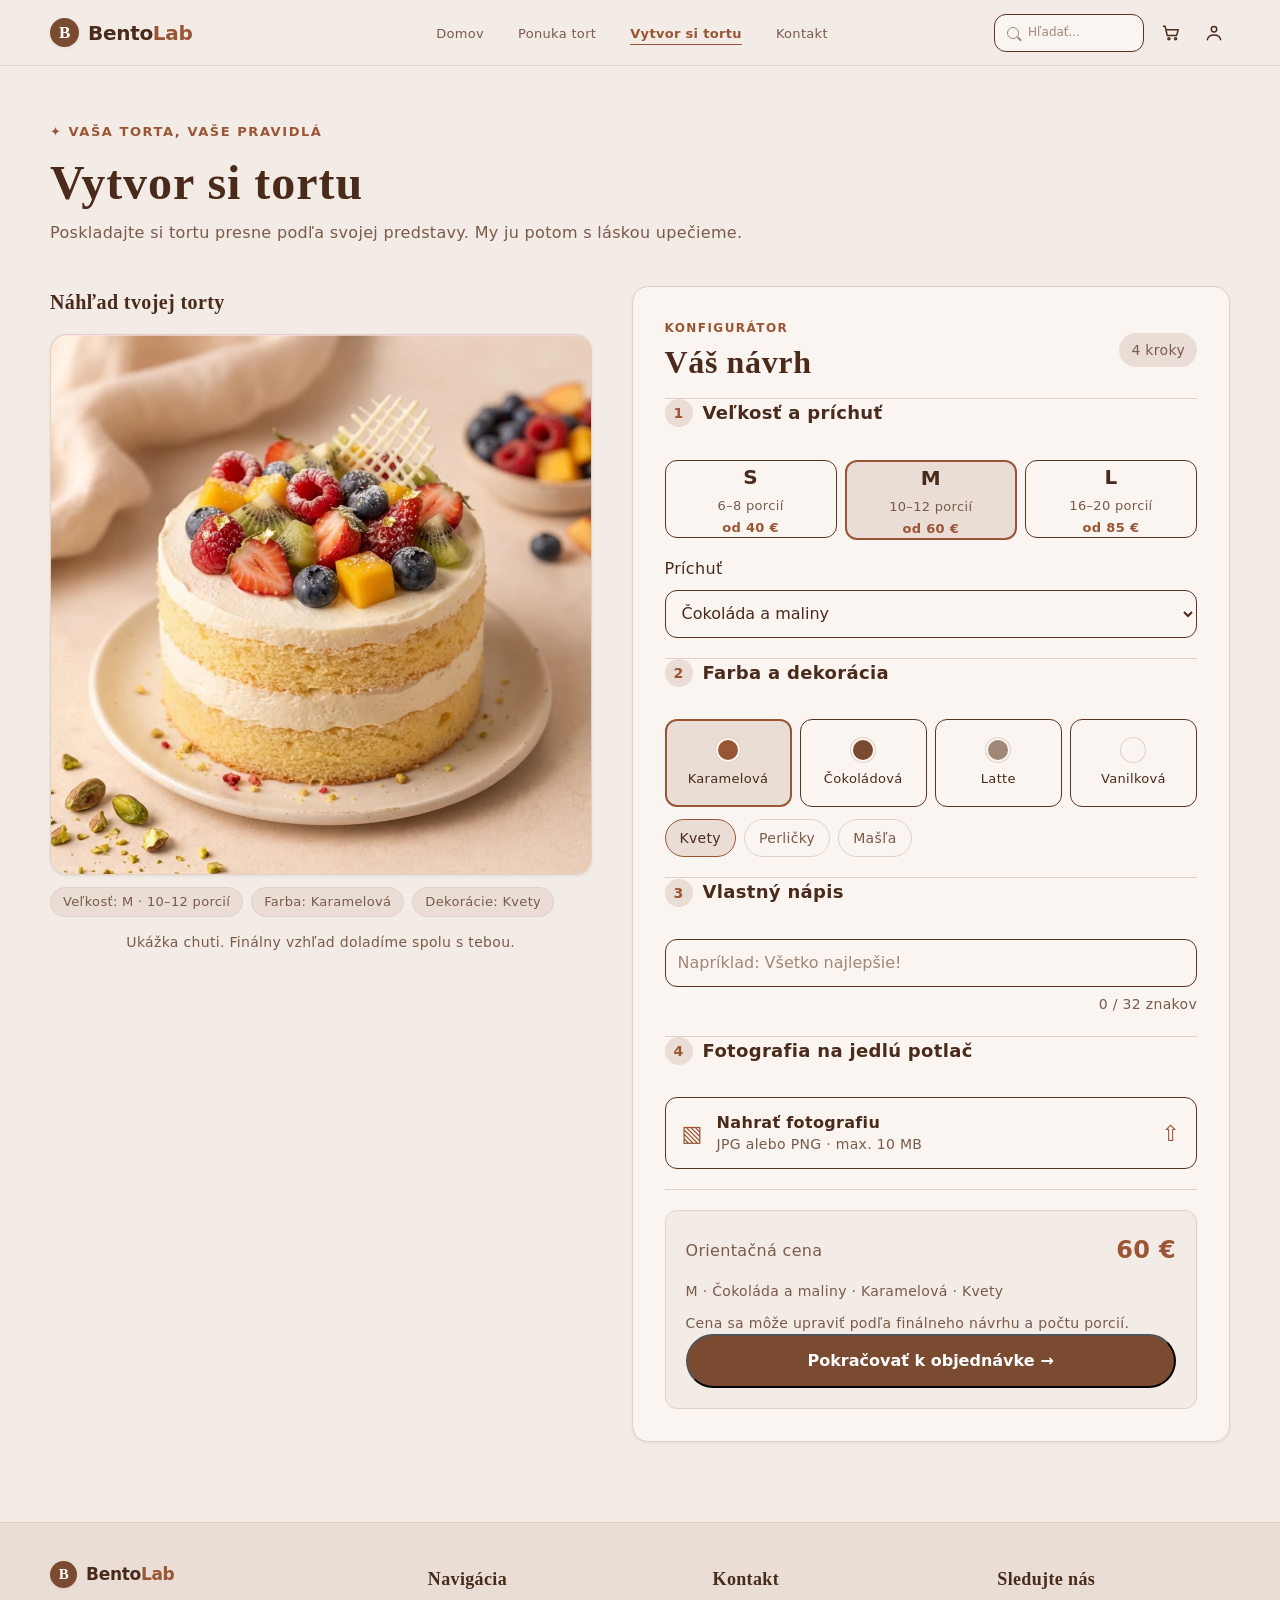
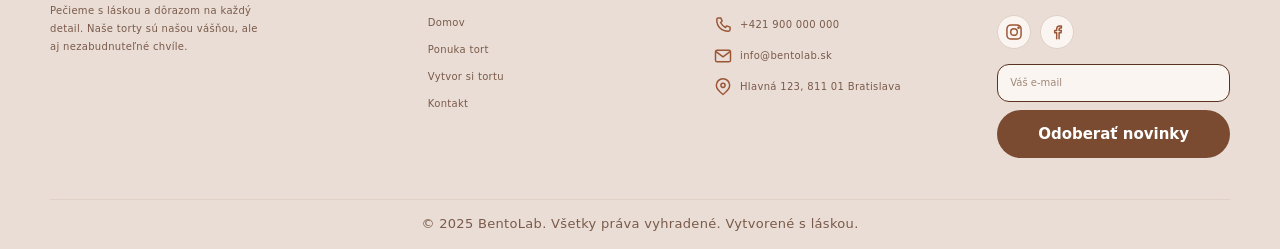
==== konfigurator.html @ aed6715f "Hlavička: dialóg prihlásenia a registrácie" ====
<!doctype html>
<html lang="sk">
<head>
  <meta charset="utf-8">
  <meta name="viewport" content="width=device-width, initial-scale=1">
  <title>BentoLab — Vytvor si tortu</title>
  <link rel="icon" type="image/svg+xml" href="img/favicon.svg">
  <link rel="stylesheet" href="styles.css">
</head>
<body>
  <header class="site-header">
    <div class="header-inner">
      <a class="brand" href="index.html" aria-label="BentoLab — Domov">
        <span class="brand-mark">B</span>
        <span class="brand-name"><span>Bento</span><span class="brand-accent">Lab</span></span>
      </a>

      <nav class="main-nav" aria-label="Hlavná navigácia">
        <a href="index.html">Domov</a>
        <a href="ponuka.html">Ponuka tort</a>
        <a class="active" href="konfigurator.html" aria-current="page">Vytvor si tortu</a>
        <a href="kontakt.html">Kontakt</a>
      </nav>

      <div class="header-actions">
        <div class="search-container">
          <form class="search-box" action="ponuka.html" method="get">
            <button class="search-submit" type="submit" aria-label="Hľadať">
              <span class="search-icon" aria-hidden="true"></span>
            </button>
            <input type="search" name="q" placeholder="Hľadať..." aria-label="Hľadať torty a stránky" role="combobox" aria-autocomplete="list" aria-expanded="false" aria-controls="search-results" autocomplete="off">
          </form>
          <div class="search-results" id="search-results" role="listbox" hidden></div>
        </div>
        <button class="icon-button cart-button" type="button" aria-label="Košík" aria-expanded="false" aria-controls="cart-drawer">
          <svg class="cart-icon" aria-hidden="true" viewBox="0 0 24 24" fill="none" xmlns="http://www.w3.org/2000/svg">
            <path d="M3 4h2l2.5 11h11.2l2-7H6.1" />
            <circle cx="9.5" cy="19" r="1.25" />
            <circle cx="17.5" cy="19" r="1.25" />
          </svg>
          <span class="cart-count" hidden></span>
        </button>
        <button class="icon-button account-button" type="button" aria-label="Účet" aria-expanded="false">
          <svg class="account-icon" aria-hidden="true" viewBox="0 0 24 24" fill="none" xmlns="http://www.w3.org/2000/svg">
            <circle cx="12" cy="7.5" r="3.25" />
            <path d="M4 20c.8-3.5 3.7-5.5 8-5.5s7.2 2 8 5.5" />
          </svg>
        </button>
        <button class="icon-button menu-toggle" type="button" aria-label="Otvoriť menu" aria-expanded="false" aria-controls="menu">
          <svg class="menu-icon" aria-hidden="true" viewBox="0 0 24 24" fill="none" xmlns="http://www.w3.org/2000/svg">
            <path class="menu-icon-open" d="M4 6h16M4 12h16M4 18h16" />
            <path class="menu-icon-close" d="m6 6 12 12M18 6 6 18" />
          </svg>
        </button>
      </div>
    </div>
    <nav class="mobile-nav" id="menu" aria-label="Mobilná navigácia" hidden>
      <a href="index.html">Domov</a>
      <a href="ponuka.html">Ponuka tort</a>
      <a class="active" href="konfigurator.html" aria-current="page">Vytvor si tortu</a>
      <a href="kontakt.html">Kontakt</a>
    </nav>
  </header>

  <main>
    <section class="builder-page" aria-labelledby="builder-title">
      <header class="builder-heading">
        <p class="eyebrow"><span aria-hidden="true">✦</span> VAŠA TORTA, VAŠE PRAVIDLÁ</p>
        <h1 id="builder-title">Vytvor si tortu</h1>
        <p>Poskladajte si tortu presne podľa svojej predstavy. My ju potom s láskou upečieme.</p>
      </header>

      <div class="builder-layout">
        <figure class="cake-preview">
          <h2 class="preview-heading">Náhľad tvojej torty</h2>
          <div class="cake-preview-panel">
            <img class="preview-image" id="cake-preview-image" src="img/Ovocné.pokušenie.png" alt="Torta s príchuťou Čokoláda a maliny" loading="lazy">
            <p class="preview-inscription" id="preview-inscription" aria-live="polite" hidden></p>
          </div>
          <div class="preview-chips" aria-label="Aktuálny výber torty">
            <span class="preview-chip" id="preview-size-chip">Veľkosť: M · 10–12 porcií</span>
            <span class="preview-chip" id="preview-color-chip">Farba: Karamelová</span>
            <span class="preview-chip" id="preview-decoration-chip">Dekorácie: Kvety</span>
          </div>
          <figcaption>Ukážka chuti. Finálny vzhľad doladíme spolu s tebou.</figcaption>
        </figure>

        <section class="config-card" aria-labelledby="config-title">
          <div class="config-card-heading">
            <div>
              <p class="eyebrow">KONFIGURÁTOR</p>
              <h2 id="config-title">Váš návrh</h2>
            </div>
            <span class="step-count">4 kroky</span>
          </div>

          <form id="cake-configurator">
            <fieldset class="config-step">
              <legend><span class="step-index">1</span> Veľkosť a príchuť</legend>
              <div class="size-options">
                <label class="size-option">
                  <input class="config-choice" type="radio" name="size" value="S" data-portions="6–8 porcií" data-price="40">
                  <span class="size-option-content"><strong>S</strong><small>6–8 porcií</small><small class="size-option-price">od 40 €</small></span>
                </label>
                <label class="size-option">
                  <input class="config-choice" type="radio" name="size" value="M" data-portions="10–12 porcií" data-price="60" checked>
                  <span class="size-option-content"><strong>M</strong><small>10–12 porcií</small><small class="size-option-price">od 60 €</small></span>
                </label>
                <label class="size-option">
                  <input class="config-choice" type="radio" name="size" value="L" data-portions="16–20 porcií" data-price="85">
                  <span class="size-option-content"><strong>L</strong><small>16–20 porcií</small><small class="size-option-price">od 85 €</small></span>
                </label>
              </div>
              <label class="field-label" for="cake-flavor">Príchuť</label>
              <select class="config-select config-choice" id="cake-flavor" name="flavor">
                <option data-image="img/Ovocné.pokušenie.png" selected>Čokoláda a maliny</option>
                <option data-image="img/Vanilkový.obláčik.png">Vanilkový obláčik</option>
                <option data-image="img/pistaciovy-sen.png">Pistáciový sen</option>
                <option data-image="img/Slaný_karamel.png">Slaný karamel</option>
              </select>
            </fieldset>

            <fieldset class="config-step">
              <legend><span class="step-index">2</span> Farba a dekorácia</legend>
              <div class="color-options">
                <label class="color-option">
                  <input class="config-choice" type="radio" name="color" value="Karamelová" checked>
                  <span class="color-option-content"><span class="color-swatch swatch-caramel"></span><span>Karamelová</span></span>
                </label>
                <label class="color-option">
                  <input class="config-choice" type="radio" name="color" value="Čokoládová">
                  <span class="color-option-content"><span class="color-swatch swatch-chocolate"></span><span>Čokoládová</span></span>
                </label>
                <label class="color-option">
                  <input class="config-choice" type="radio" name="color" value="Latte">
                  <span class="color-option-content"><span class="color-swatch swatch-latte"></span><span>Latte</span></span>
                </label>
                <label class="color-option">
                  <input class="config-choice" type="radio" name="color" value="Vanilková">
                  <span class="color-option-content"><span class="color-swatch swatch-vanilla"></span><span>Vanilková</span></span>
                </label>
              </div>
              <div class="decoration-options">
                <label class="decoration-option">
                  <input class="config-choice" type="checkbox" name="decoration" value="Kvety" checked>
                  <span>Kvety</span>
                </label>
                <label class="decoration-option">
                  <input class="config-choice" type="checkbox" name="decoration" value="Perličky">
                  <span>Perličky</span>
                </label>
                <label class="decoration-option">
                  <input class="config-choice" type="checkbox" name="decoration" value="Mašľa">
                  <span>Mašľa</span>
                </label>
              </div>
            </fieldset>

            <fieldset class="config-step">
              <legend><span class="step-index">3</span> Vlastný nápis</legend>
              <label class="sr-only" for="cake-inscription">Vlastný nápis na torte</label>
              <input class="config-input config-choice" id="cake-inscription" name="inscription" type="text" maxlength="32" placeholder="Napríklad: Všetko najlepšie!">
              <p class="character-count"><span id="characters-written">0</span> / 32 znakov</p>
            </fieldset>

            <fieldset class="config-step">
              <legend><span class="step-index">4</span> Fotografia na jedlú potlač</legend>
              <label class="upload-control" for="cake-photo">
                <span class="upload-icon" aria-hidden="true">▧</span>
                <span class="upload-copy"><strong>Nahrať fotografiu</strong><small>JPG alebo PNG · max. 10 MB</small></span>
                <span class="upload-action" aria-hidden="true">⇧</span>
              </label>
              <input class="sr-only" id="cake-photo" name="photo" type="file" accept="image/jpeg,image/png">
              <p class="upload-status" id="upload-status" aria-live="polite"></p>
            </fieldset>

            <div class="order-summary" aria-live="polite">
              <div class="summary-price"><span>Orientačná cena</span><strong id="estimated-price" data-price="60">60 €</strong></div>
              <p class="summary-details" id="summary-details" aria-live="polite"></p>
              <p class="summary-note">Cena sa môže upraviť podľa finálneho návrhu a počtu porcií.</p>
              <button class="button button-primary order-button" type="button" id="add-config-to-cart">Pokračovať k objednávke <span aria-hidden="true">→</span></button>
            </div>
          </form>
        </section>
      </div>
    </section>
  </main>

  <footer class="site-footer">
    <div class="footer-inner">
      <div class="footer-brand">
        <a class="brand" href="index.html" aria-label="BentoLab — Domov">
          <span class="brand-mark">B</span>
          <span class="brand-name"><span>Bento</span><span class="brand-accent">Lab</span></span>
        </a>
        <p>
          Pečieme s láskou a dôrazom na každý detail. Naše torty sú našou vášňou,
          ale aj nezabudnuteľné chvíle.
        </p>
      </div>

      <div class="footer-column">
        <h2>Navigácia</h2>
        <a href="index.html">Domov</a>
        <a href="ponuka.html">Ponuka tort</a>
        <a href="konfigurator.html" aria-current="page">Vytvor si tortu</a>
        <a href="kontakt.html">Kontakt</a>
      </div>

      <div class="footer-column footer-contact">
        <h2>Kontakt</h2>
        <p>
          <svg class="ui-icon" viewBox="0 0 24 24" fill="none" stroke="currentColor" stroke-width="1.75" stroke-linecap="round" stroke-linejoin="round" aria-hidden="true">
            <path d="M6.5 3.5h3l1.5 4-2 1.5a15 15 0 0 0 6 6l1.5-2 4 1.5v3c0 1.1-.9 2-2 2C10 19.5 4.5 14 4.5 5.5c0-1.1.9-2 2-2Z" />
          </svg>
          +421 900 000 000
        </p>
        <p>
          <svg class="ui-icon" viewBox="0 0 24 24" fill="none" stroke="currentColor" stroke-width="1.75" stroke-linecap="round" stroke-linejoin="round" aria-hidden="true">
            <rect x="3" y="5" width="18" height="14" rx="2" />
            <path d="m4 7 8 6 8-6" />
          </svg>
          info@bentolab.sk
        </p>
        <p>
          <svg class="ui-icon" viewBox="0 0 24 24" fill="none" stroke="currentColor" stroke-width="1.75" stroke-linecap="round" stroke-linejoin="round" aria-hidden="true">
            <path d="M20 10c0 5-8 11-8 11S4 15 4 10a8 8 0 1 1 16 0Z" />
            <circle cx="12" cy="10" r="2.5" />
          </svg>
          Hlavná 123, 811 01 Bratislava
        </p>
      </div>

      <div class="footer-column footer-social">
        <h2>Sledujte nás</h2>
        <div class="social-links">
          <a href="#" aria-label="Instagram">
            <svg class="ui-icon" viewBox="0 0 24 24" fill="none" stroke="currentColor" stroke-width="1.75" stroke-linecap="round" stroke-linejoin="round" aria-hidden="true">
              <rect x="3.5" y="3.5" width="17" height="17" rx="5" />
              <circle cx="12" cy="12" r="4" />
              <circle cx="17.5" cy="6.8" r=".7" />
            </svg>
          </a>
          <a href="#" aria-label="Facebook">
            <svg class="ui-icon" viewBox="0 0 24 24" fill="none" stroke="currentColor" stroke-width="1.75" stroke-linecap="round" stroke-linejoin="round" aria-hidden="true">
              <path d="M14.5 20v-7h2.3l.4-2.7h-2.7V8.6c0-.8.3-1.3 1.4-1.3h1.4V4.9c-.7-.1-1.4-.2-2.1-.2-2.1 0-3.6 1.3-3.6 3.7v1.9H9.2V13h2.4v7" />
            </svg>
          </a>
        </div>
        <form class="newsletter" action="#" method="post">
          <label class="sr-only" for="newsletter-email">E-mail</label>
          <input id="newsletter-email" type="email" placeholder="Váš e-mail">
          <button type="submit">Odoberať novinky</button>
        </form>
      </div>
    </div>
    <p class="copyright">© 2025 BentoLab. Všetky práva vyhradené. Vytvorené s láskou.</p>
  </footer>

  <script src="script.js"></script>
  <script src="search.js"></script>
  <script src="cart.js"></script>
  <script src="account.js"></script>
  <script src="konfigurator.js"></script>
</body>
</html>
---- styles.css ----
:root {
  --bg: #F3EBE6;
  --card: #FAF5F1;
  --block: #E9DDD5;
  --text: #4A2A1B;
  --text-secondary: #7A5A4A;
  --accent: #9A5535;
  --btn-primary: #7A4B30;
  --btn-primary-hover: #8F5C3E;
  --btn-text: #FFFFFF;
  --border: #5A3220;
  --border-card: #E0D0C6;
  --placeholder: #A08878;
  --font-heading: Georgia, serif;
  --font-body: system-ui, "Segoe UI", sans-serif;
  --font-size-base: 16px;
  --font-size-h1: 48px;
  --font-size-h2: 32px;
  --font-size-h3: 20px;
  --line-height-body: 1.6;
  --letter-spacing: 0.02em;
  --radius-pill: 999px;
  --radius-card: 16px;
  --radius-field: 12px;
  --radius-small: 8px;
  --radius-circle: 50%;
  --button-padding: 12px 28px;
  --field-padding: 0 12px;
  --card-padding: 24px 26px 20px;
  --shadow-card: 0 1px 3px rgba(74, 42, 27, 0.08);
}

* {
  box-sizing: border-box;
}

html {
  scroll-behavior: smooth;
}

body {
  margin: 0;
  background: var(--bg);
  color: var(--text);
  font-family: var(--font-body);
  font-size: var(--font-size-base);
  line-height: var(--line-height-body);
  letter-spacing: var(--letter-spacing);
}

h1,
h2,
h3 {
  font-family: var(--font-heading);
  letter-spacing: var(--letter-spacing);
}

a {
  color: inherit;
  text-decoration: none;
}

button,
input {
  font: inherit;
}

:focus-visible {
  outline: 2px solid var(--accent);
  outline-offset: 2px;
}

.search-box:focus-within {
  outline: 2px solid var(--accent);
  outline-offset: 2px;
}

input::placeholder {
  color: var(--placeholder);
  opacity: 1;
}

.sr-only {
  position: absolute;
  width: 1px;
  height: 1px;
  padding: 0;
  margin: -1px;
  overflow: hidden;
  clip: rect(0, 0, 0, 0);
  white-space: nowrap;
  border: 0;
}

.site-header {
  height: 66px;
  background: var(--bg);
  border-bottom: 1px solid var(--border-card);
}

.header-inner,
.how-it-works,
.footer-inner,
.copyright {
  width: min(1180px, calc(100% - 64px));
  margin-inline: auto;
}

.header-inner {
  height: 100%;
  display: grid;
  grid-template-columns: 220px 1fr auto;
  align-items: center;
  min-width: 0;
}

.brand {
  display: inline-flex;
  align-items: center;
  gap: 9px;
  width: fit-content;
  min-width: 0;
  max-width: 100%;
  color: var(--text);
  font-size: 20px;
  font-weight: 700;
  letter-spacing: -0.3px;
  white-space: nowrap;
}

.brand-name {
  color: var(--text);
}

.brand-accent {
  color: var(--accent);
}

.brand-mark {
  display: inline-grid;
  width: 29px;
  height: 29px;
  place-items: center;
  border-radius: var(--radius-circle);
  background: var(--btn-primary);
  color: var(--btn-text);
  font-size: 17px;
  font-family: var(--font-heading);
  line-height: 1;
  box-shadow: var(--shadow-card);
}

.main-nav {
  display: flex;
  align-items: center;
  justify-content: center;
  gap: 34px;
  font-family: var(--font-body);
  font-size: 13px;
  color: var(--text-secondary);
}

.main-nav a {
  position: relative;
  padding: 23px 0 20px;
}

.main-nav a:visited {
  color: var(--text-secondary);
}

.main-nav a.active:visited {
  color: var(--accent);
}

.main-nav a.active {
  color: var(--accent);
  font-weight: 700;
  text-decoration: underline;
  text-decoration-thickness: 1px;
  text-underline-offset: 6px;
}

.header-actions {
  display: flex;
  align-items: center;
  justify-content: flex-end;
  gap: 12px;
}

.search-box {
  width: 150px;
  height: 38px;
  display: flex;
  align-items: center;
  gap: 7px;
  padding: var(--field-padding);
  border: 1px solid var(--border);
  border-radius: var(--radius-field);
  background: var(--card);
}

.search-box input {
  width: 100%;
  min-width: 0;
  border: 0;
  background: transparent;
  color: var(--text-secondary);
  font-family: var(--font-body);
  font-size: 12px;
}

.search-submit {
  display: grid;
  flex: 0 0 12px;
  place-items: center;
  padding: 0;
  border: 0;
  background: transparent;
  cursor: pointer;
}

.search-container {
  position: relative;
  flex: 0 0 150px;
}

.search-results {
  position: absolute;
  top: calc(100% + 8px);
  right: 0;
  z-index: 20;
  width: min(320px, calc(100vw - 32px));
  padding: 6px;
  border: 1px solid var(--border-card);
  border-radius: var(--radius-field);
  background: var(--card);
  box-shadow: var(--shadow-card);
}

.search-results[hidden] {
  display: none;
}

.search-result {
  display: flex;
  align-items: center;
  gap: 10px;
  padding: 8px;
  border-radius: var(--radius-small);
  color: var(--text);
}

.search-result:hover,
.search-result:focus-visible,
.search-result[aria-selected="true"] {
  background: var(--block);
}

.search-result-image {
  width: 40px;
  height: 40px;
  flex: 0 0 40px;
  border-radius: var(--radius-small);
  object-fit: cover;
}

.search-result-page-image {
  padding: 5px;
  background: var(--bg);
  object-fit: contain;
}

.search-result-copy {
  display: flex;
  flex: 1;
  align-items: center;
  justify-content: space-between;
  gap: 8px;
  min-width: 0;
}

.search-result-name {
  color: var(--text);
  font-size: 13px;
  font-weight: 600;
}

.search-result-price {
  color: var(--accent);
  font-size: 12px;
  white-space: nowrap;
}

.search-icon {
  position: relative;
  width: 12px;
  height: 12px;
  flex: 0 0 12px;
  border: 1.5px solid var(--placeholder);
  border-radius: var(--radius-circle);
}

.search-icon::after {
  content: "";
  position: absolute;
  width: 5px;
  height: 1.5px;
  right: -4px;
  bottom: -2px;
  background: var(--placeholder);
  transform: rotate(45deg);
}

.icon-button {
  position: relative;
  width: 31px;
  height: 38px;
  padding: 0;
  border: 0;
  background: transparent;
  color: var(--text-secondary);
  cursor: default;
}

.cart-button {
  cursor: pointer;
}

.menu-toggle {
  display: none;
  width: 44px;
  height: 44px;
  color: var(--text);
  cursor: pointer;
}

.menu-icon {
  position: absolute;
  inset: 10px;
  width: 24px;
  height: 24px;
  fill: none;
  stroke: currentColor;
  stroke-width: 1.75px;
  stroke-linecap: round;
}

.menu-icon-close {
  display: none;
}

.menu-toggle[aria-expanded="true"] .menu-icon-open {
  display: none;
}

.menu-toggle[aria-expanded="true"] .menu-icon-close {
  display: block;
}

.mobile-nav {
  display: none;
}

.cart-icon,
.account-icon {
  position: absolute;
  left: 5px;
  top: 9px;
  width: 20px;
  height: 20px;
  color: var(--text);
  stroke: currentColor;
  stroke-width: 1.75;
  stroke-linecap: round;
  stroke-linejoin: round;
}

.cart-count {
  position: absolute;
  right: 1px;
  top: 4px;
  display: grid;
  width: 16px;
  height: 16px;
  place-items: center;
  border-radius: var(--radius-circle);
  background: var(--accent);
  color: var(--btn-text);
  font-family: var(--font-body);
  font-size: 9px;
}

.cart-count[hidden] {
  display: none;
}

.hero {
  position: relative;
  width: min(1180px, calc(100% - 64px));
  min-height: 560px;
  margin: 24px auto 0;
  overflow: hidden;
  border-radius: 24px;
  background: #1e0f08;
}

.hero-image {
  position: absolute;
  z-index: 0;
  inset: 0;
  width: 100%;
  height: 100%;
  object-fit: cover;
  object-position: 70% center;
}

.hero::after {
  position: absolute;
  z-index: 1;
  inset: 0;
  background: linear-gradient(90deg, rgba(30, 15, 8, 0.95) 0%, rgba(30, 15, 8, 0.85) 35%, rgba(30, 15, 8, 0) 70%);
  content: "";
}

.hero-inner {
  position: relative;
  z-index: 2;
  width: 100%;
  min-height: inherit;
  display: flex;
  align-items: center;
  padding: 48px;
}

.hero-copy {
  width: min(520px, 100%);
}

.hero-copy .eyebrow {
  display: inline-flex;
  align-items: center;
  gap: 8px;
  margin: 0 0 18px;
  padding: 0;
  line-height: 1;
  color: #F3EBE6;
}

.eyebrow {
  margin: 0 0 14px;
  color: var(--accent);
  font-family: var(--font-body);
  font-size: 10px;
  font-weight: 800;
  letter-spacing: 2.2px;
  text-transform: uppercase;
}

.hero-copy .eyebrow .badge-icon {
  display: block;
  width: 14px;
  height: 14px;
  flex-shrink: 0;
  color: #E8C9AE;
}

.hero-copy .eyebrow-label {
  line-height: 1;
  margin: 0;
  padding: 0;
}

.hero h1 {
  margin: 0;
  color: #FFF8F2;
  font-size: var(--font-size-h1);
  line-height: 1.12;
  letter-spacing: 0;
  font-weight: 700;
}

.hero h1 span,
.hero h1 em {
  display: block;
}

.hero h1 em {
  color: #E8C9AE;
  font-weight: 400;
}

.hero-description {
  max-width: 520px;
  margin: 22px 0 26px;
  color: #E9DDD5;
  font-family: var(--font-body);
  font-size: 15px;
  line-height: 1.65;
}

.hero-actions {
  display: flex;
  align-items: center;
  gap: 12px;
}

.button {
  display: inline-flex;
  min-height: 50px;
  align-items: center;
  justify-content: center;
  border-radius: var(--radius-pill);
  padding: var(--button-padding);
  font-family: var(--font-body);
  font-size: var(--font-size-base);
  font-weight: 700;
}

.button-primary {
  background: var(--btn-primary);
  color: var(--btn-text);
}

.hero .button-secondary {
  border: 1px solid rgba(255, 248, 242, 0.7);
  background: transparent;
  color: #FFF8F2;
}

.button-primary:hover,
.newsletter button:hover {
  background: var(--btn-primary-hover);
}

.hero .button-secondary:hover {
  background: rgba(255, 248, 242, 0.12);
}

.availability {
  display: flex;
  align-items: center;
  width: fit-content;
  margin: 18px 0 0;
  color: #E9DDD5;
  font-family: var(--font-body);
  font-size: 11px;
}

.availability span {
  display: inline-grid;
  width: 18px;
  height: 18px;
  margin-right: 7px;
  place-items: center;
  border: 1px solid rgba(233, 221, 213, 0.8);
  border-radius: var(--radius-circle);
  color: #E9DDD5;
  font-size: 10px;
}

.how-it-works {
  min-height: 265px;
  padding: 54px 0 48px;
}

.section-heading {
  display: flex;
  align-items: flex-end;
  justify-content: space-between;
  margin-bottom: 24px;
}

.section-heading .eyebrow {
  margin-bottom: 6px;
  font-size: 9px;
}

.section-heading h2 {
  margin: 0;
  color: var(--text);
  font-size: var(--font-size-h2);
  line-height: 1.1;
}

.section-heading > p {
  margin: 0 0 3px;
  color: var(--text-secondary);
  font-family: var(--font-body);
  font-size: 11px;
}

.steps-grid {
  display: grid;
  grid-template-columns: repeat(3, 1fr);
  gap: 18px;
}

.step-card {
  min-height: 150px;
  padding: var(--card-padding);
  border: 1px solid var(--border-card);
  border-radius: var(--radius-card);
  background: var(--card);
  box-shadow: var(--shadow-card);
}

.step-card-top {
  display: flex;
  align-items: center;
  justify-content: space-between;
  margin-bottom: 12px;
  color: var(--accent);
}

.step-icon {
  display: grid;
  width: 38px;
  height: 38px;
  place-items: center;
  border-radius: var(--radius-circle);
  background: var(--block);
}

.ui-icon {
  display: block;
  width: 20px;
  height: 20px;
  flex: none;
  color: var(--accent);
  fill: none;
  stroke: currentColor;
  stroke-width: 1.75;
  stroke-linecap: round;
  stroke-linejoin: round;
}

.step-number {
  color: var(--text-secondary);
  font-family: var(--font-heading);
  font-size: 20px;
  font-weight: 700;
  font-variant-numeric: lining-nums;
}

.step-card h3 {
  margin: 0 0 7px;
  color: var(--text);
  font-size: var(--font-size-h3);
}

.step-card p {
  margin: 0;
  color: var(--text-secondary);
  font-family: var(--font-body);
  font-size: 11px;
  line-height: 1.55;
}

.site-footer {
  background: var(--block);
  border-top: 1px solid var(--border-card);
}

.footer-inner {
  min-height: 220px;
  display: grid;
  grid-template-columns: 1.4fr repeat(3, 1fr);
  gap: 52px;
  padding: 38px 0 28px;
}

.footer-brand .brand {
  margin-bottom: 14px;
  font-size: 17px;
}

.footer-brand .brand-mark {
  width: 27px;
  height: 27px;
  font-size: 15px;
}

.footer-brand p,
.footer-contact p,
.footer-column a {
  font-family: var(--font-body);
}

.footer-brand p {
  max-width: 210px;
  margin: 0;
  color: var(--text-secondary);
  font-size: 10px;
  line-height: 1.8;
}

.footer-column {
  display: flex;
  flex-direction: column;
  align-items: flex-start;
  gap: 11px;
  color: var(--text-secondary);
  font-size: 10px;
}

.footer-column h2 {
  margin: 4px 0 10px;
  color: var(--text);
  font-family: Georgia, serif;
  font-size: 18px;
  font-weight: 600;
  letter-spacing: var(--letter-spacing);
}

.footer-contact p {
  margin: 0;
  line-height: 1.8;
}

.footer-contact .ui-icon {
  display: inline-block;
  margin-right: 4px;
  vertical-align: middle;
}

.social-links {
  display: flex;
  gap: 9px;
  margin-bottom: 4px;
}

.social-links a {
  display: grid;
  width: 34px;
  height: 34px;
  place-items: center;
  border: 1px solid var(--border-card);
  border-radius: var(--radius-circle);
  background: var(--card);
  color: var(--accent);
  font-family: var(--font-body);
  font-size: 15px;
}

.newsletter {
  width: 100%;
  display: flex;
  flex-direction: column;
  gap: 8px;
}

.newsletter input {
  width: 100%;
  height: 38px;
  border: 1px solid var(--border);
  border-radius: var(--radius-field);
  padding: var(--field-padding);
  background: var(--card);
  color: var(--text-secondary);
  font-family: var(--font-body);
  font-size: 10px;
}

.newsletter button {
  border: 0;
  border-radius: var(--radius-pill);
  padding: 12px 24px;
  background: var(--btn-primary);
  color: var(--btn-text);
  font-family: var(--font-body);
  font-size: 15px;
  font-weight: 600;
  cursor: pointer;
}

.copyright {
  min-height: 50px;
  display: flex;
  align-items: center;
  justify-content: center;
  margin-bottom: 0;
  border-top: 1px solid var(--border-card);
  color: var(--text-secondary);
  font-family: var(--font-body);
  font-size: 13px;
}

.cake-menu {
  width: min(1180px, calc(100% - 64px));
  margin-inline: auto;
  padding: 24px 0 34px;
}

.cake-grid {
  display: grid;
  grid-template-columns: repeat(3, minmax(0, 1fr));
  grid-auto-rows: 1fr;
  gap: 14px;
}

.cake-grid[hidden] {
  display: none;
}

.cake-search-feedback-row {
  display: flex;
  align-items: center;
  justify-content: space-between;
  gap: 16px;
  margin-bottom: 16px;
}

.cake-search-feedback-row p {
  margin: 0;
  color: var(--text);
  font-weight: 600;
}

.cake-filter-clear {
  min-height: 40px;
  padding: 8px 18px;
  border: 1px solid var(--border);
  border-radius: var(--radius-pill);
  background: transparent;
  color: var(--text);
  font: inherit;
  cursor: pointer;
}

.cake-filter-clear:hover {
  background: var(--block);
}

.cake-search-feedback-empty {
  display: flex;
  flex-direction: column;
  align-items: center;
  gap: 16px;
  margin-bottom: 20px;
  padding: 28px 20px;
  border: 1px solid var(--border-card);
  border-radius: var(--radius-card);
  background: var(--card);
  text-align: center;
}

.cake-search-feedback-empty p {
  margin: 0;
  color: var(--text-secondary);
}

.cake-card,
.cake-card * {
  min-width: 0;
  max-width: 100%;
  box-sizing: border-box;
}

.cake-card {
  display: flex;
  flex-direction: column;
  overflow: hidden;
  border: 1px solid var(--border-card);
  border-radius: var(--radius-card);
  background: var(--card);
  box-shadow: var(--shadow-card);
}

.cake-card[hidden] {
  display: none;
}

.cake-image {
  position: relative;
  width: 100%;
  aspect-ratio: 1 / 1;
  display: flex;
  flex-direction: column;
  align-items: center;
  justify-content: center;
  gap: 8px;
  border-bottom: 1px solid var(--border-card);
  background: var(--card);
  color: var(--placeholder);
}

.cake-photo {
  position: absolute;
  inset: 0;
  width: 100%;
  height: 100%;
  border-radius: var(--radius-card) var(--radius-card) 0 0;
  object-fit: cover;
  object-position: center;
}

.cake-placeholder-icon {
  display: grid;
  width: 42px;
  height: 42px;
  place-items: center;
  border: 1px solid var(--border-card);
  border-radius: var(--radius-circle);
  color: var(--accent);
  font-size: 17px;
}

.cake-placeholder-text {
  font-size: 9px;
}

.cake-badge {
  position: absolute;
  top: 10px;
  left: 10px;
  padding: 2px 7px;
  border: 1px solid var(--border-card);
  border-radius: var(--radius-pill);
  background: var(--card);
  color: var(--text-secondary);
  font-size: 8px;
  line-height: 1.4;
  text-transform: uppercase;
}

.cake-card-content {
  flex: 1;
  display: flex;
  flex-direction: column;
  gap: 12px;
  padding: 12px;
}

.cake-card-heading {
  display: flex;
  align-items: flex-start;
  justify-content: space-between;
  gap: 6px;
}

.cake-card-heading h2 {
  margin: 0;
  color: var(--text);
  font-size: 17px;
  line-height: 1.25;
  overflow-wrap: anywhere;
}

.cake-rating {
  flex: none;
  color: var(--accent);
  font-size: 10px;
  letter-spacing: 0;
  line-height: 1.5;
  white-space: nowrap;
}

.cake-description {
  margin: 0;
  color: var(--text-secondary);
  font-size: 13px;
  line-height: 1.6;
  overflow-wrap: anywhere;
}

.cake-card-footer {
  display: flex;
  flex-direction: column;
  gap: 12px;
  margin-top: auto;
}

.cake-price {
  display: flex;
  align-items: center;
  justify-content: space-between;
  color: var(--text-secondary);
  font-size: 11px;
}

.cake-price strong {
  color: var(--accent);
  font-size: 13px;
}

.cake-button {
  display: flex;
  min-height: 42px;
  align-items: center;
  justify-content: center;
  gap: 6px;
  border-radius: var(--radius-pill);
  background: var(--btn-primary);
  color: var(--btn-text);
  border: 0;
  padding: 8px 14px;
  font-family: var(--font-body);
  font-size: 12px;
  font-weight: 700;
  text-align: center;
  white-space: normal;
  overflow-wrap: anywhere;
  cursor: pointer;
}

.cake-button:hover {
  background: var(--btn-primary-hover);
}

.cart-open {
  overflow: hidden;
}

.cart-overlay {
  position: fixed;
  z-index: 1000;
  inset: 0;
}

.cart-overlay[hidden] {
  display: none;
}

.cart-backdrop {
  position: absolute;
  inset: 0;
  width: 100%;
  height: 100%;
  border: 0;
  background: rgba(36, 22, 15, 0.45);
  cursor: pointer;
}

.cart-drawer {
  position: absolute;
  top: 0;
  right: 0;
  width: min(420px, 100%);
  max-width: 420px;
  height: 100%;
  display: flex;
  flex-direction: column;
  padding: 28px;
  border-left: 1px solid var(--border-card);
  background: var(--card);
  color: var(--text);
  box-shadow: -8px 0 24px rgba(74, 42, 27, 0.12);
  box-sizing: border-box;
  overflow-y: auto;
  overflow-x: hidden;
}

.cart-drawer :focus {
  outline: 2px solid var(--accent);
  outline-offset: 2px;
}

.cart-drawer-header {
  display: flex;
  align-items: center;
  justify-content: space-between;
  gap: 16px;
  padding-bottom: 18px;
  border-bottom: 1px solid var(--border-card);
}

.cart-drawer-header h2 {
  margin: 0;
  font-size: var(--font-size-h2);
}

.cart-close {
  width: 42px;
  height: 42px;
  border: 1px solid var(--border-card);
  border-radius: var(--radius-circle);
  background: var(--bg);
  color: var(--text);
  font-size: 26px;
  line-height: 1;
  cursor: pointer;
}

.cart-drawer-content {
  min-width: 0;
  max-width: 100%;
  min-height: 0;
  flex: 1;
  display: flex;
  flex-direction: column;
}

.cart-empty {
  flex: 1;
  display: flex;
  flex-direction: column;
  align-items: center;
  justify-content: center;
  gap: 18px;
  color: var(--text-secondary);
  text-align: center;
}

.cart-empty p {
  margin: 0;
  font-size: 16px;
}

.cart-items {
  min-width: 0;
  max-width: 100%;
  flex: 1;
  display: flex;
  flex-direction: column;
  gap: 14px;
  margin: 0;
  padding: 20px 0;
  overflow-y: auto;
  list-style: none;
}

.cart-item {
  display: grid;
  grid-template-columns: minmax(0, 1fr) auto;
  min-width: 0;
  max-width: 100%;
  gap: 12px;
  padding-bottom: 14px;
  border-bottom: 1px solid var(--border-card);
}

.cart-item-description {
  min-width: 0;
}

.cart-item-description h3 {
  margin: 0;
  color: var(--text);
  font-size: 18px;
}

.cart-item-description p {
  margin: 4px 0 0;
  color: var(--text-secondary);
  font-size: 14px;
  overflow-wrap: anywhere;
}

.cart-item-footer {
  display: flex;
  flex-wrap: wrap;
  align-items: center;
  justify-content: flex-end;
  gap: 10px;
  grid-column: 1 / -1;
}

.cart-quantity {
  display: inline-flex;
  align-items: center;
  gap: 10px;
  color: var(--text);
  font-size: 16px;
}

.cart-quantity-button {
  width: 34px;
  height: 34px;
  border: 1px solid var(--border-card);
  border-radius: var(--radius-circle);
  background: var(--bg);
  color: var(--text);
  font-size: 20px;
  cursor: pointer;
}

.cart-remove {
  min-height: 34px;
  padding: 6px 12px;
  border: 1px solid var(--border);
  border-radius: var(--radius-pill);
  background: transparent;
  color: var(--text);
  font-family: var(--font-body);
  font-size: 14px;
  cursor: pointer;
}

.cart-item-price {
  align-self: start;
  margin: 3px 0 0;
  color: var(--accent);
  font-size: 16px;
  font-weight: 700;
  white-space: nowrap;
}

.cart-summary {
  display: flex;
  align-items: center;
  justify-content: space-between;
  gap: 12px;
  padding: 18px 0;
  border-top: 1px solid var(--border-card);
  color: var(--text);
  font-size: 18px;
}

.cart-summary strong {
  color: var(--accent);
  font-size: 22px;
}

.cart-checkout {
  width: 100%;
  min-height: 48px;
  text-align: center;
}

.custom-cake-cta {
  background: var(--block);
}

.custom-cake-cta-inner {
  width: min(1180px, calc(100% - 64px));
  min-height: 250px;
  display: flex;
  flex-direction: column;
  align-items: center;
  justify-content: center;
  gap: 16px;
  margin-inline: auto;
  padding: 32px 0;
  text-align: center;
}

.custom-cake-cta h2 {
  margin: 0;
  color: var(--text);
  font-size: var(--font-size-h2);
  line-height: 1.2;
}

.custom-cake-cta p {
  margin: 0;
  color: var(--text-secondary);
  font-size: 16px;
}

.builder-page {
  width: min(1180px, calc(100% - 64px));
  min-width: 0;
  max-width: 100%;
  margin-inline: auto;
  padding: 56px 0 80px;
}

.builder-heading {
  max-width: 760px;
  margin-bottom: 40px;
}

.builder-heading .eyebrow {
  margin-bottom: 12px;
  font-size: 13px;
  letter-spacing: 0.12em;
}

.builder-heading h1 {
  margin: 0 0 10px;
  color: var(--text);
  font-size: var(--font-size-h1);
  line-height: 1.15;
}

.builder-heading > p:last-child {
  margin: 0;
  color: var(--text-secondary);
  font-size: var(--font-size-base);
  line-height: var(--line-height-body);
}

.builder-layout {
  display: grid;
  grid-template-columns: minmax(0, 0.95fr) minmax(0, 1.05fr);
  align-items: start;
  gap: 40px;
  min-width: 0;
  max-width: 100%;
}

.cake-preview {
  position: sticky;
  top: 82px;
  align-self: start;
  min-width: 0;
  max-width: 100%;
  margin: 0;
}

.preview-heading {
  margin: 0 0 16px;
  color: var(--text);
  font-size: var(--font-size-h3);
}

.cake-preview-panel {
  position: relative;
  width: 100%;
  aspect-ratio: 1 / 1;
  overflow: hidden;
  border: 1px solid var(--border-card);
  border-radius: var(--radius-card);
  background: var(--block);
  box-shadow: var(--shadow-card);
}

.preview-image {
  display: block;
  width: 100%;
  height: 100%;
  aspect-ratio: 1 / 1;
  object-fit: cover;
  border-radius: inherit;
  transition: opacity 0.3s ease;
}

.preview-image.is-changing {
  opacity: 0;
}

.preview-inscription {
  position: absolute;
  bottom: 20px;
  left: 50%;
  max-width: calc(100% - 32px);
  margin: 0;
  padding: 8px 16px;
  border: 1px solid var(--border-card);
  border-radius: var(--radius-field);
  background: var(--card);
  color: var(--text);
  font-family: var(--font-heading);
  font-size: 16px;
  font-weight: 700;
  line-height: 1.4;
  text-align: center;
  overflow-wrap: anywhere;
  transform: translateX(-50%);
}

.preview-inscription[hidden] {
  display: none;
}

.preview-chips {
  display: flex;
  flex-wrap: wrap;
  gap: 8px;
  margin-top: 12px;
}

.preview-chip {
  max-width: 100%;
  padding: 5px 12px;
  border: 1px solid var(--border-card);
  border-radius: var(--radius-pill);
  background: var(--block);
  color: var(--text-secondary);
  font-size: 13px;
  line-height: 1.4;
  overflow-wrap: anywhere;
}

.cake-preview figcaption {
  margin-top: 14px;
  color: var(--text-secondary);
  font-size: 14px;
  line-height: var(--line-height-body);
  text-align: center;
}

.config-card {
  min-width: 0;
  max-width: 100%;
  padding: 32px;
  border: 1px solid var(--border-card);
  border-radius: var(--radius-card);
  background: var(--card);
  box-shadow: var(--shadow-card);
}

.config-card-heading {
  display: flex;
  align-items: center;
  justify-content: space-between;
  gap: 12px;
  padding-bottom: 16px;
  border-bottom: 1px solid var(--border-card);
}

.config-card-heading .eyebrow {
  margin: 0 0 4px;
  font-size: 12px;
  letter-spacing: 0.12em;
}

.config-card-heading h2 {
  margin: 0;
  color: var(--text);
  font-size: var(--font-size-h2);
  line-height: 1.25;
}

.step-count {
  flex: none;
  padding: 6px 12px;
  border-radius: var(--radius-pill);
  background: var(--block);
  color: var(--text-secondary);
  font-size: 14px;
}

#cake-configurator {
  min-width: 0;
  max-width: 100%;
}

.config-step {
  min-width: 0;
  min-inline-size: 0;
  max-width: 100%;
  margin: 0;
  padding: 20px 0;
  border: 0;
  border-bottom: 1px solid var(--border-card);
}

.config-step legend {
  width: 100%;
  display: flex;
  align-items: center;
  gap: 10px;
  padding: 0 0 12px;
  color: var(--text);
  font-size: 18px;
  font-weight: 700;
}

.step-index {
  width: 28px;
  height: 28px;
  flex: 0 0 28px;
  display: inline-grid;
  place-items: center;
  border-radius: var(--radius-circle);
  background: var(--block);
  color: var(--accent);
  font-size: 14px;
}

.size-options {
  display: grid;
  grid-template-columns: repeat(3, minmax(0, 1fr));
  gap: 8px;
  min-width: 0;
}

.size-option,
.color-option,
.decoration-option {
  position: relative;
  min-width: 0;
  max-width: 100%;
  cursor: pointer;
}

.config-choice[type="radio"],
.config-choice[type="checkbox"] {
  position: absolute;
  width: 1px;
  height: 1px;
  padding: 0;
  margin: -1px;
  overflow: hidden;
  clip: rect(0, 0, 0, 0);
  white-space: nowrap;
  border: 0;
}

.size-option-content {
  min-height: 72px;
  display: flex;
  flex-direction: column;
  align-items: center;
  justify-content: center;
  gap: 4px;
  border: 1px solid var(--border);
  border-radius: var(--radius-field);
  background: var(--card);
  color: var(--text);
}

.size-option-content strong {
  font-size: 20px;
}

.size-option-content small {
  color: var(--text-secondary);
  font-size: 13px;
  line-height: 1.4;
}

.size-option-content .size-option-price {
  color: var(--accent);
  font-weight: 700;
}

.config-choice[type="radio"]:checked + .size-option-content,
.config-choice[type="radio"]:checked + .color-option-content {
  border: 2px solid var(--accent);
  background: var(--block);
}

.config-choice[type="radio"]:focus-visible + .size-option-content,
.config-choice[type="radio"]:focus-visible + .color-option-content,
.config-choice[type="checkbox"]:focus-visible + span {
  outline: 2px solid var(--accent);
  outline-offset: 2px;
}

.field-label {
  display: block;
  margin: 16px 0 8px;
  color: var(--text);
  font-size: var(--font-size-base);
}

.config-select,
.config-input {
  width: 100%;
  min-width: 0;
  max-width: 100%;
  min-height: 48px;
  padding: 10px 12px;
  border: 1px solid var(--border);
  border-radius: var(--radius-field);
  background: var(--card);
  color: var(--text);
  font-family: var(--font-body);
  font-size: var(--font-size-base);
}

.color-options {
  display: grid;
  grid-template-columns: repeat(4, minmax(0, 1fr));
  gap: 8px;
  min-width: 0;
}

.color-option-content {
  min-height: 88px;
  display: flex;
  flex-direction: column;
  align-items: center;
  justify-content: center;
  gap: 8px;
  padding: 8px;
  border: 1px solid var(--border);
  border-radius: var(--radius-field);
  background: var(--card);
  color: var(--text);
  font-size: 13px;
  line-height: 1.4;
  text-align: center;
}

.color-swatch {
  width: 24px;
  height: 24px;
  border: 2px solid var(--card);
  border-radius: var(--radius-circle);
  box-shadow: 0 0 0 1px var(--border-card);
}

.swatch-caramel {
  background: var(--accent);
}

.swatch-chocolate {
  background: var(--btn-primary);
}

.swatch-latte {
  background: var(--placeholder);
}

.swatch-vanilla {
  background: var(--card);
}

.decoration-options {
  display: flex;
  flex-wrap: wrap;
  gap: 8px;
  margin-top: 12px;
}

.decoration-option > span {
  min-height: 38px;
  display: flex;
  align-items: center;
  padding: 6px 14px;
  border: 1px solid var(--border-card);
  border-radius: var(--radius-pill);
  background: var(--card);
  color: var(--text-secondary);
  font-size: 14px;
}

.config-choice[type="checkbox"]:checked + span {
  border-color: var(--accent);
  background: var(--block);
  color: var(--text);
}

.config-input::placeholder {
  color: var(--placeholder);
}

.character-count {
  margin: 6px 0 0;
  color: var(--text-secondary);
  font-size: 14px;
  text-align: right;
}

.upload-control {
  min-height: 72px;
  display: flex;
  align-items: center;
  gap: 14px;
  padding: 12px 16px;
  border: 1px solid var(--border);
  border-radius: var(--radius-field);
  background: var(--card);
  color: var(--text-secondary);
  cursor: pointer;
}

.upload-icon,
.upload-action {
  color: var(--accent);
  font-size: 22px;
}

.upload-copy {
  min-width: 0;
  flex: 1;
  display: flex;
  flex-direction: column;
  line-height: 1.4;
}

.upload-copy strong {
  color: var(--text);
  font-size: 16px;
}

.upload-copy small {
  color: var(--text-secondary);
  font-size: 14px;
}

.upload-status {
  min-height: 0;
  margin: 0;
  color: var(--text-secondary);
  font-size: 14px;
  overflow-wrap: anywhere;
}

.upload-status:not(:empty) {
  margin-top: 5px;
}

.order-summary {
  margin-top: 20px;
  padding: 20px;
  border: 1px solid var(--border-card);
  border-radius: var(--radius-field);
  background: var(--bg);
}

.summary-price {
  display: flex;
  align-items: center;
  justify-content: space-between;
  gap: 12px;
  color: var(--text-secondary);
  font-size: 16px;
}

.summary-price strong {
  color: var(--accent);
  font-size: 24px;
  white-space: nowrap;
}

.summary-details,
.summary-note {
  margin: 10px 0 0;
  color: var(--text-secondary);
  font-size: 14px;
  line-height: var(--line-height-body);
  overflow-wrap: anywhere;
}

.order-button {
  width: 100%;
  min-height: 50px;
  gap: 6px;
}

.contact-page {
  width: min(1180px, calc(100% - 64px));
  min-width: 0;
  max-width: 100%;
  margin-inline: auto;
  padding: 34px 0 48px;
  box-sizing: border-box;
}

.contact-heading {
  max-width: 780px;
  margin-bottom: 24px;
}

.contact-heading .eyebrow,
.contact-card-heading .eyebrow {
  margin: 0 0 7px;
  color: var(--accent);
  font-size: 12px;
  font-weight: 700;
  letter-spacing: 0.12em;
}

.contact-heading h1 {
  margin: 0 0 8px;
  color: var(--text);
  font-size: var(--font-size-h1);
  line-height: 1.12;
}

.contact-intro {
  max-width: 720px;
  margin: 0;
  color: var(--text-secondary);
  font-size: 14px;
  line-height: var(--line-height-body);
}

.contact-layout {
  display: grid;
  grid-template-columns: minmax(0, 1fr) minmax(0, 1fr);
  gap: 24px;
  min-width: 0;
  max-width: 100%;
  box-sizing: border-box;
}

.contact-card {
  min-width: 0;
  max-width: 100%;
  padding: 28px;
  border: 1px solid var(--border-card);
  border-radius: var(--radius-card);
  background: var(--card);
  box-sizing: border-box;
  box-shadow: var(--shadow-card);
}

.contact-card-heading {
  min-width: 0;
  display: flex;
  align-items: flex-start;
  justify-content: space-between;
  gap: 12px;
  margin-bottom: 22px;
}

.contact-card-heading h2 {
  margin: 0;
  color: var(--text);
  font-size: var(--font-size-h3);
  line-height: 1.25;
}

.response-time {
  flex: none;
  color: var(--accent);
  font-size: 12px;
  white-space: nowrap;
}

#formular {
  min-width: 0;
  max-width: 100%;
  box-sizing: border-box;
}

.form-grid {
  display: grid;
  grid-template-columns: repeat(2, minmax(0, 1fr));
  gap: 14px 16px;
  min-width: 0;
  max-width: 100%;
}

.form-field {
  min-width: 0;
  max-width: 100%;
}

.form-field label {
  display: block;
  margin-bottom: 6px;
  color: var(--text);
  font-size: 14px;
  font-weight: 700;
}

.form-field input,
.form-field textarea {
  width: 100%;
  min-width: 0;
  max-width: 100%;
  border: 1px solid var(--border);
  border-radius: var(--radius-field);
  background: var(--card);
  color: var(--text);
  font-family: var(--font-body);
  font-size: 14px;
  box-sizing: border-box;
}

.form-field input {
  height: 46px;
  padding: 0 12px;
}

.form-field textarea {
  min-height: 112px;
  padding: 12px;
  resize: vertical;
}

.form-field input.has-error,
.form-field textarea.has-error {
  border: 2px solid #8B3A32;
  background: #FFF9F7;
}

.field-error {
  min-height: 16px;
  margin: 3px 0 0;
  color: #8B3A32;
  font-size: 12px;
  line-height: 1.3;
}

.note-field {
  margin-top: 2px;
}

.form-submit-row {
  display: flex;
  align-items: center;
  justify-content: space-between;
  gap: 12px;
  margin-top: 12px;
}

.required-note {
  max-width: 220px;
  margin: 0;
  color: var(--text-secondary);
  font-size: 12px;
  line-height: 1.4;
}

.form-submit-row .button {
  flex: none;
  min-height: 44px;
  padding: 10px 20px;
  font-size: 14px;
}

.form-success {
  min-height: 22px;
  margin: 10px 0 0;
  color: var(--accent);
  font-size: 14px;
  font-weight: 700;
}

.contact-details {
  display: grid;
  gap: 18px;
  margin-bottom: 18px;
}

.contact-detail {
  display: grid;
  grid-template-columns: 22px minmax(0, 1fr);
  gap: 8px;
  color: var(--text-secondary);
  font-size: 14px;
}

.contact-detail strong {
  color: var(--text);
  font-size: 14px;
}

.contact-detail p {
  margin: 2px 0 0;
  line-height: 1.5;
}

.contact-icon {
  color: var(--accent);
  line-height: 1.5;
}

.contact-links {
  display: flex;
  flex-wrap: wrap;
  gap: 12px 22px;
  margin: 18px 0;
  color: var(--text-secondary);
  font-size: 14px;
}

.contact-links a {
  display: inline-flex;
  align-items: center;
  gap: 6px;
  color: var(--accent);
}

.map-placeholder {
  min-height: 150px;
  display: flex;
  flex-direction: column;
  align-items: center;
  justify-content: center;
  border: 1px dashed var(--border-card);
  border-radius: var(--radius-field);
  background: var(--block);
  color: var(--text-secondary);
  text-align: center;
}

.map-pin {
  color: var(--accent);
  font-size: 22px;
  line-height: 1;
}

.map-placeholder strong {
  margin-top: 10px;
  color: var(--accent);
  font-family: var(--font-heading);
  font-size: 14px;
}

.map-placeholder p {
  margin: 2px 0 0;
  font-size: 12px;
  margin-top: 16px;
  padding: var(--button-padding);
  border: 0;
  font-size: var(--font-size-base);
  cursor: pointer;
}

@media (max-width: 980px) {
  .header-inner,
  .how-it-works,
  .footer-inner,
  .copyright {
    width: min(100% - 40px, 760px);
  }

  .header-inner {
    grid-template-columns: 180px 1fr;
  }

  .builder-layout {
    grid-template-columns: minmax(0, 1fr);
    gap: 28px;
  }

  .contact-page {
    width: min(100% - 40px, 760px);
  }

  .contact-layout {
    grid-template-columns: minmax(0, 1fr);
  }

  .cake-preview {
    position: static;
    width: min(100%, 560px);
    justify-self: center;
  }

  .custom-cake-cta-inner {
    width: min(100% - 40px, 760px);
  }

  .main-nav {
    display: none;
  }

  .header-actions {
    justify-self: end;
  }

  .footer-inner {
    grid-template-columns: 1.2fr 0.8fr 1fr;
  }

  .footer-social {
    grid-column: 1 / -1;
  }
}

@media (max-width: 760px) {
  .site-header {
    height: 58px;
  }

  .header-inner,
  .how-it-works,
  .footer-inner,
  .copyright {
    width: calc(100% - 32px);
  }

  .cake-menu,
  .custom-cake-cta-inner,
  .builder-page {
    width: calc(100% - 32px);
    max-width: 100%;
    min-width: 0;
  }

  .contact-page {
    width: calc(100% - 32px);
  }

  .contact-card {
    padding: 20px;
  }

  .contact-heading h1 {
    font-size: 40px;
  }

  .header-inner {
    grid-template-columns: minmax(0, 1fr) auto;
  }

  .header-actions {
    min-width: 0;
    max-width: 100%;
  }

  .icon-button {
    flex: 0 0 auto;
  }

  .search-box {
    display: none;
  }

  .section-heading {
    align-items: flex-start;
  }

  .section-heading > p {
    display: none;
  }

  .steps-grid {
    grid-template-columns: 1fr;
  }

  .cake-grid {
    grid-template-columns: repeat(2, minmax(0, 1fr));
  }

  .footer-inner {
    grid-template-columns: 1fr 1fr;
  }

  .footer-social {
    grid-column: auto;
  }
}

@media (max-width: 520px) {
  .header-actions {
    gap: 4px;
  }

  .builder-heading h1 {
    font-size: 36px;
  }

  .config-card {
    padding: 18px;
  }

  .hero-actions {
    align-items: flex-start;
    flex-direction: column;
  }

  .footer-inner {
    grid-template-columns: 1fr;
  }

  .contact-layout,
  .form-grid {
    grid-template-columns: minmax(0, 1fr);
  }

  .contact-heading h1 {
    font-size: 36px;
  }

  .contact-card-heading {
    flex-direction: column;
  }

  .form-submit-row {
    align-items: stretch;
    flex-direction: column;
  }

  .required-note {
    max-width: 100%;
  }

  .form-submit-row .button {
    width: 100%;
  }
}

@media (max-width: 600px) {
  .header-inner {
    position: relative;
  }

  .search-container {
    flex: 0 0 38px;
    width: 38px;
  }

  .search-container .search-box {
    display: flex;
    width: 38px;
    justify-content: center;
  }

  .search-box input {
    display: none;
  }

  .search-submit {
    flex: 1 1 auto;
  }

  .search-container.is-open {
    position: absolute;
    z-index: 5;
    top: 50%;
    right: 0;
    left: 0;
    width: auto;
    transform: translateY(-50%);
  }

  .search-container.is-open .search-box {
    width: 100%;
    justify-content: initial;
  }

  .search-container.is-open .search-box input {
    display: block;
    order: 0;
  }

  .search-container.is-open .search-submit {
    position: relative;
    order: 1;
    flex: 0 0 28px;
    width: 28px;
    height: 36px;
  }

  .search-container.is-open .search-icon {
    display: none;
  }

  .search-container.is-open .search-submit::before,
  .search-container.is-open .search-submit::after {
    position: absolute;
    width: 14px;
    height: 1.5px;
    background: var(--text-secondary);
    content: "";
  }

  .search-container.is-open .search-submit::before {
    transform: rotate(45deg);
  }

  .search-container.is-open .search-submit::after {
    transform: rotate(-45deg);
  }

  .search-container.is-open .search-results {
    right: 0;
    left: 0;
    width: auto;
  }

  .cart-drawer {
    width: 100%;
    max-width: 100%;
  }

  .cake-preview-panel {
    height: min(260px, calc(100vw - 32px));
    aspect-ratio: auto;
  }

  .preview-image {
    aspect-ratio: auto;
  }

  .cake-grid {
    grid-template-columns: minmax(0, 1fr);
    gap: 12px;
  }
}

@media (max-width: 768px) {
  .site-header {
    height: auto;
  }

  .header-inner {
    min-height: 58px;
  }

  .search-box {
    display: none;
  }

  .menu-toggle {
    display: block;
  }

  .mobile-nav:not([hidden]) {
    display: flex;
    flex-direction: column;
    width: 100%;
    padding: 4px 16px;
    border-bottom: 1px solid var(--border-card);
    background: var(--bg);
  }

  .mobile-nav a {
    padding: 14px;
    color: var(--text-secondary);
  }

  .mobile-nav a:visited {
    color: var(--text-secondary);
  }

  .mobile-nav a.active:visited {
    color: var(--accent);
  }

  .mobile-nav a.active {
    color: var(--accent);
    text-decoration: underline;
    text-decoration-color: var(--accent);
    text-underline-offset: 4px;
  }

  .hero {
    width: calc(100% - 32px);
    min-height: 560px;
    margin-top: 16px;
  }

  .hero::after {
    background: linear-gradient(180deg, rgba(30, 15, 8, 0.92) 0%, rgba(30, 15, 8, 0.6) 58%, rgba(30, 15, 8, 0.2) 100%);
  }

  .hero-inner {
    align-items: flex-start;
    padding: 32px 24px;
  }

  .hero-copy {
    width: min(520px, 100%);
  }

  .hero h1 {
    font-size: 40px;
  }

  .hero-actions {
    align-items: stretch;
    flex-direction: column;
  }

  .hero-actions .button {
    width: 100%;
  }
}

.account-dialog {
  width: min(440px, calc(100vw - 32px));
  max-width: 100%;
  max-height: calc(100vh - 32px);
  margin: auto;
  padding: 24px;
  overflow: auto;
  border: 1px solid var(--border-card);
  border-radius: var(--radius-card);
  background: var(--card);
  color: var(--text);
  box-shadow: var(--shadow-card);
}

.account-button {
  cursor: pointer;
}

.account-dialog::backdrop {
  background: rgba(30, 15, 8, 0.48);
}

.account-dialog-header {
  display: flex;
  align-items: center;
  justify-content: space-between;
  gap: 12px;
  margin-bottom: 18px;
}

.account-dialog-header h2 {
  margin: 0;
  color: var(--text);
  font-size: 26px;
}

.account-close {
  display: grid;
  width: 38px;
  height: 38px;
  flex: 0 0 38px;
  place-items: center;
  border: 1px solid var(--border-card);
  border-radius: var(--radius-circle);
  background: transparent;
  color: var(--text);
  font-size: 24px;
  line-height: 1;
  cursor: pointer;
}

.account-tabs {
  display: grid;
  grid-template-columns: repeat(2, minmax(0, 1fr));
  gap: 6px;
  margin-bottom: 18px;
  padding: 4px;
  border: 1px solid var(--border-card);
  border-radius: var(--radius-pill);
  background: var(--bg);
}

.account-tab {
  min-width: 0;
  min-height: 40px;
  padding: 8px 12px;
  border: 0;
  border-radius: var(--radius-pill);
  background: transparent;
  color: var(--text-secondary);
  font-weight: 600;
  cursor: pointer;
}

.account-tab[aria-selected="true"] {
  background: var(--btn-primary);
  color: var(--btn-text);
}

.account-note {
  margin: 0 0 12px;
  color: var(--text-secondary);
  font-size: 13px;
  line-height: 1.5;
}

.account-demo-note {
  margin-top: -6px;
}

.account-field {
  margin-top: 12px;
}

.account-field label {
  font-size: 13px;
}

.account-field input {
  height: 44px;
  font-size: 16px;
}

.account-field input.has-error {
  border: 2px solid #8B3A32;
  background: #FFF9F7;
}

.account-field-error {
  min-height: 0;
  margin: 4px 0 0;
}

.account-field-error[hidden],
.account-feedback[hidden] {
  display: none;
}

.account-feedback {
  margin: 14px 0 0;
  padding: 10px 12px;
  border: 1px solid var(--border-card);
  border-radius: var(--radius-small);
  background: var(--bg);
  color: var(--text);
  font-size: 13px;
  line-height: 1.5;
  overflow-wrap: anywhere;
}

.account-feedback.is-error {
  border-color: #8B3A32;
  color: #8B3A32;
}

.account-submit {
  width: 100%;
  margin-top: 16px;
  cursor: pointer;
}

@media (max-width: 420px) {
  .account-dialog {
    width: calc(100vw - 24px);
    max-height: calc(100vh - 24px);
    padding: 18px;
  }

  .account-tabs {
    gap: 3px;
  }

  .account-tab {
    padding-inline: 8px;
    font-size: 14px;
  }
}
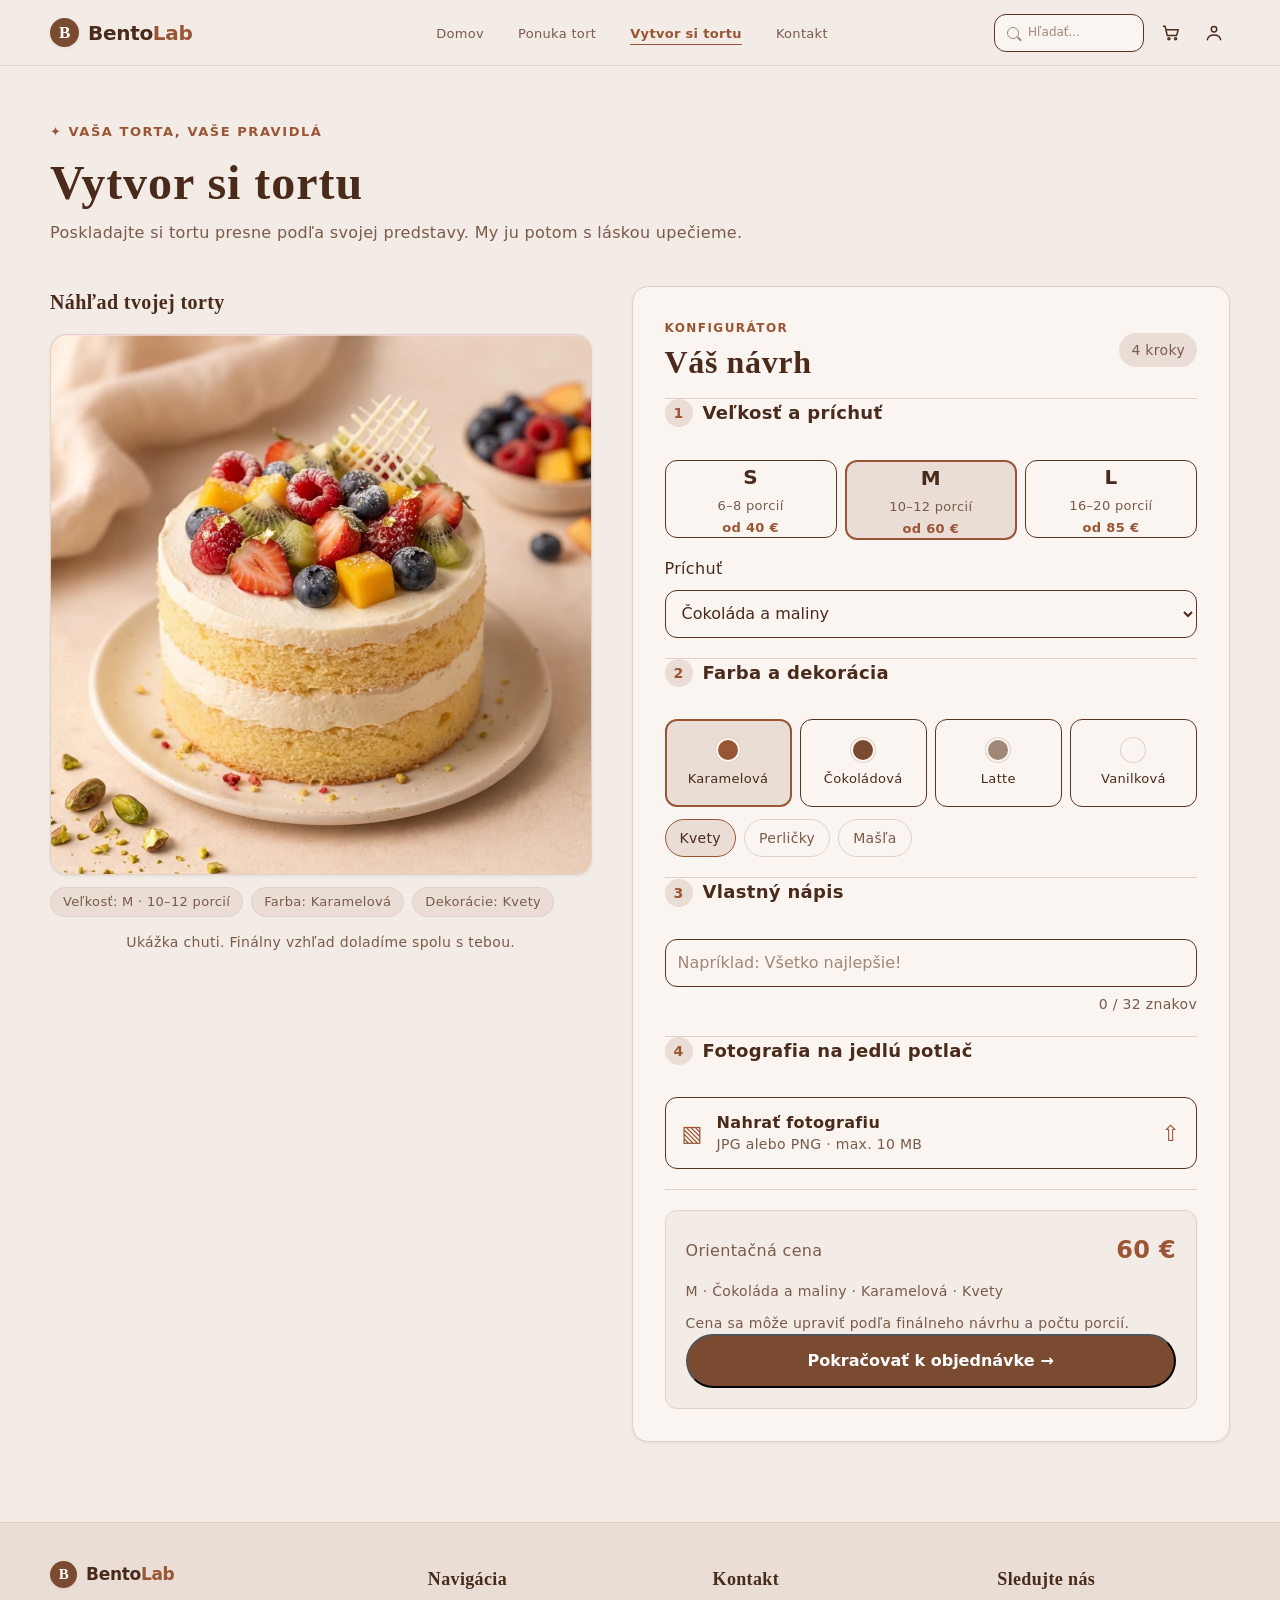
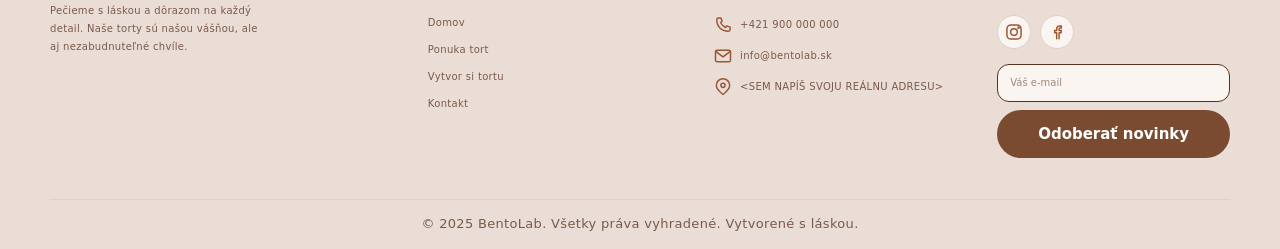
==== commit d6968f7f: "Kontakt: skutočná mapa namiesto zástupného bloku" ====
--- a/konfigurator.html
+++ b/konfigurator.html
@@ -227,7 +227,7 @@
             <path d="M20 10c0 5-8 11-8 11S4 15 4 10a8 8 0 1 1 16 0Z" />
             <circle cx="12" cy="10" r="2.5" />
           </svg>
-          Hlavná 123, 811 01 Bratislava
+          &lt;SEM NAPÍŠ SVOJU REÁLNU ADRESU&gt;
         </p>
       </div>
 
--- a/styles.css
+++ b/styles.css
@@ -107,6 +107,7 @@
 }
 
 .header-inner {
+  position: relative;
   height: 100%;
   display: grid;
   grid-template-columns: 220px 1fr auto;
@@ -1781,6 +1782,11 @@
   box-shadow: var(--shadow-card);
 }
 
+.info-card {
+  display: flex;
+  flex-direction: column;
+}
+
 .contact-card-heading {
   min-width: 0;
   display: flex;
@@ -1950,40 +1956,39 @@
   color: var(--accent);
 }
 
-.map-placeholder {
-  min-height: 150px;
+.map-container {
+  min-width: 0;
+  flex: 1 1 auto;
   display: flex;
   flex-direction: column;
-  align-items: center;
-  justify-content: center;
-  border: 1px dashed var(--border-card);
-  border-radius: var(--radius-field);
-  background: var(--block);
-  color: var(--text-secondary);
-  text-align: center;
-}
-
-.map-pin {
+  overflow: hidden;
+}
+
+.contact-map {
+  display: block;
+  width: 100%;
+  min-height: 260px;
+  flex: 1 1 auto;
+  border: 1px solid var(--border);
+  border-radius: var(--radius-card);
+  box-sizing: border-box;
+}
+
+.map-container small {
+  margin-top: 4px;
+  text-align: right;
+}
+
+.map-container small a,
+.map-link {
   color: var(--accent);
-  font-size: 22px;
-  line-height: 1;
-}
-
-.map-placeholder strong {
-  margin-top: 10px;
-  color: var(--accent);
-  font-family: var(--font-heading);
+  font-size: 12px;
+}
+
+.map-link {
+  align-self: flex-start;
+  margin-top: 8px;
   font-size: 14px;
-}
-
-.map-placeholder p {
-  margin: 2px 0 0;
-  font-size: 12px;
-  margin-top: 16px;
-  padding: var(--button-padding);
-  border: 0;
-  font-size: var(--font-size-base);
-  cursor: pointer;
 }
 
 @media (max-width: 980px) {
@@ -2357,6 +2362,92 @@
   cursor: pointer;
 }
 
+.account-button.is-signed-in {
+  display: grid;
+  place-items: center;
+}
+
+.account-button.is-signed-in .account-icon {
+  display: none;
+}
+
+.account-initial {
+  display: grid;
+  width: 28px;
+  height: 28px;
+  place-items: center;
+  border-radius: var(--radius-circle);
+  background: var(--btn-primary);
+  color: var(--btn-text);
+  font-size: 13px;
+  font-weight: 700;
+}
+
+.account-menu {
+  position: absolute;
+  z-index: 30;
+  top: calc(100% + 8px);
+  right: 0;
+  width: min(280px, calc(100vw - 32px));
+  padding: 16px;
+  border: 1px solid var(--border-card);
+  border-radius: var(--radius-card);
+  background: var(--card);
+  color: var(--text);
+  box-shadow: var(--shadow-card);
+}
+
+.account-menu[hidden] {
+  display: none;
+}
+
+.account-menu-summary {
+  padding-bottom: 12px;
+  border-bottom: 1px solid var(--border-card);
+}
+
+.account-menu-greeting,
+.account-menu-email {
+  margin: 0;
+  overflow-wrap: anywhere;
+}
+
+.account-menu-greeting {
+  font-weight: 700;
+}
+
+.account-menu-email {
+  margin-top: 3px;
+  color: var(--text-secondary);
+  font-size: 13px;
+}
+
+.account-menu-feedback {
+  margin: 10px 0 0;
+  color: #8B3A32;
+  font-size: 12px;
+}
+
+.account-menu-feedback[hidden] {
+  display: none;
+}
+
+.account-logout {
+  width: 100%;
+  margin-top: 12px;
+  padding: 9px 10px;
+  border: 1px solid var(--border-card);
+  border-radius: var(--radius-small);
+  background: transparent;
+  color: var(--text);
+  text-align: left;
+  cursor: pointer;
+}
+
+.account-logout:hover {
+  background: var(--block);
+}
+
 .account-dialog::backdrop {
   background: rgba(30, 15, 8, 0.48);
 }
@@ -2481,6 +2572,10 @@
 }
 
 @media (max-width: 420px) {
+  .account-menu {
+    width: min(280px, calc(100vw - 24px));
+  }
+
   .account-dialog {
     width: calc(100vw - 24px);
     max-height: calc(100vh - 24px);
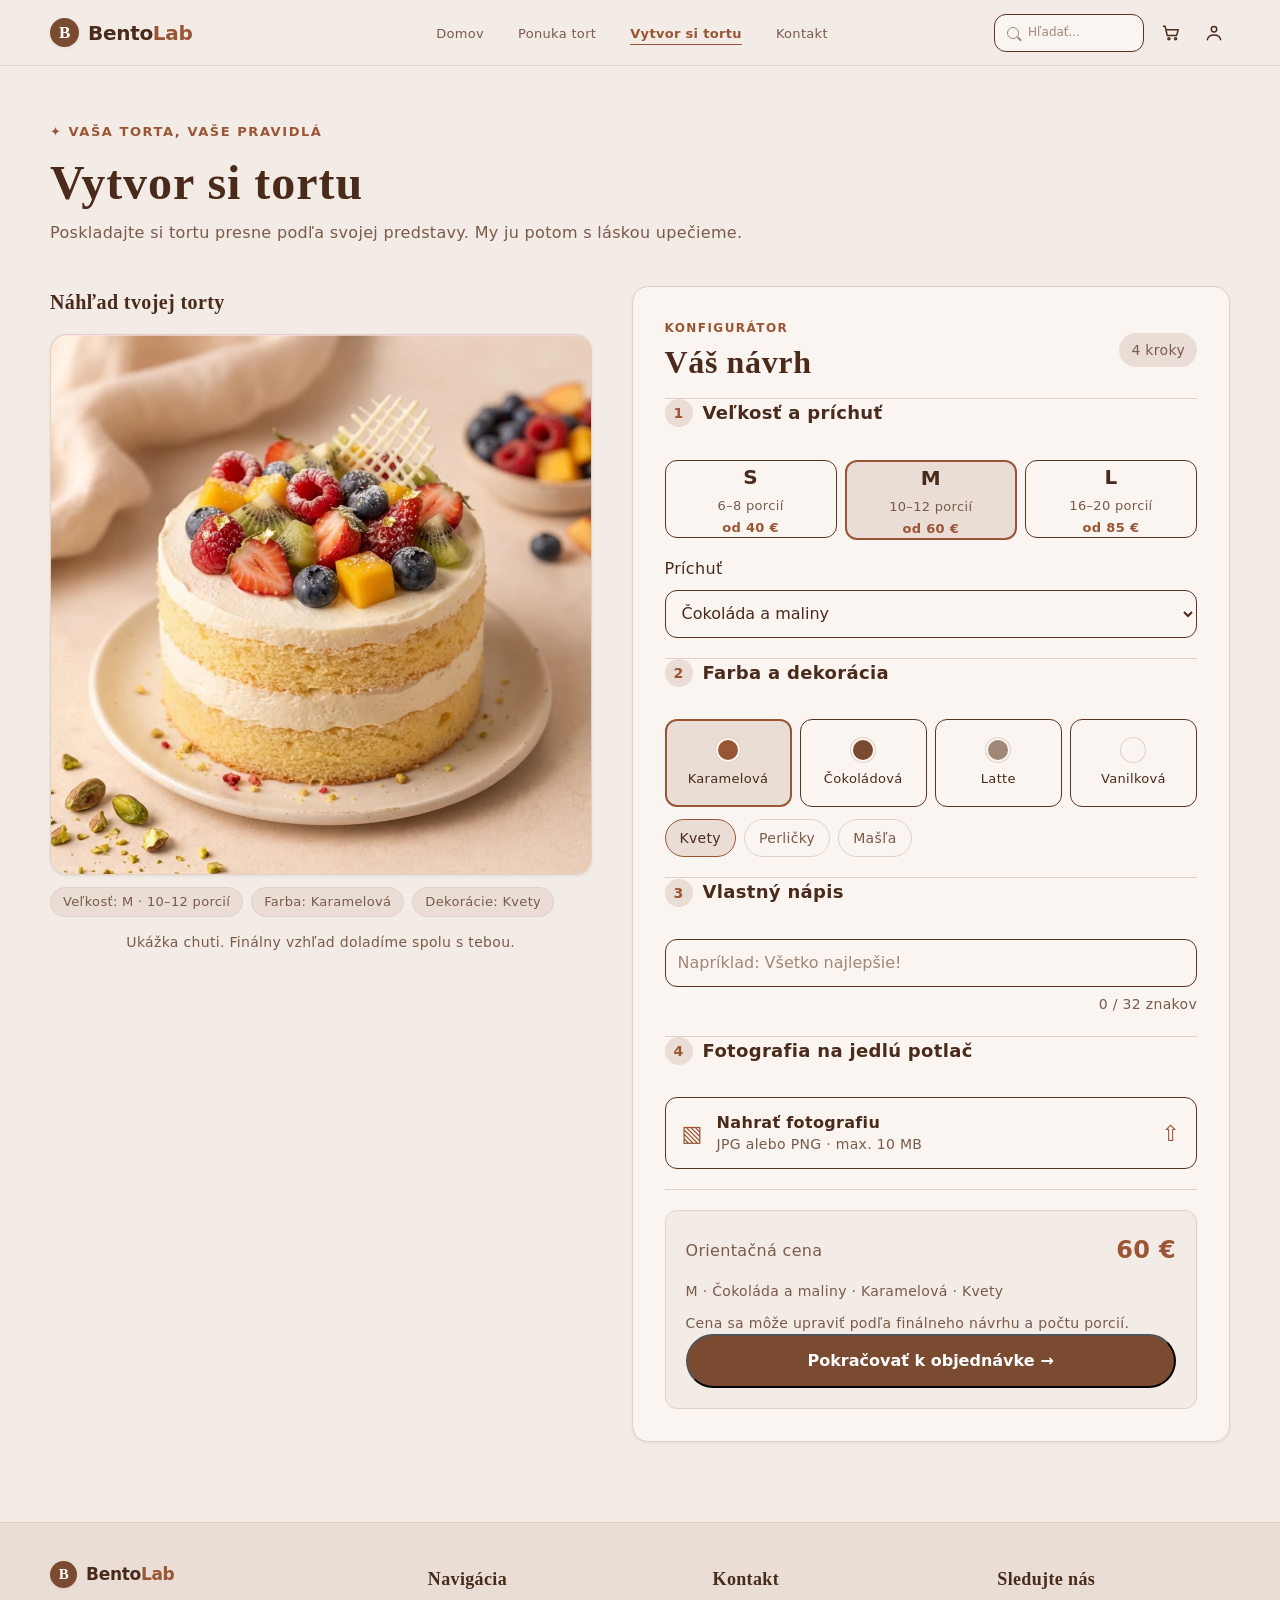
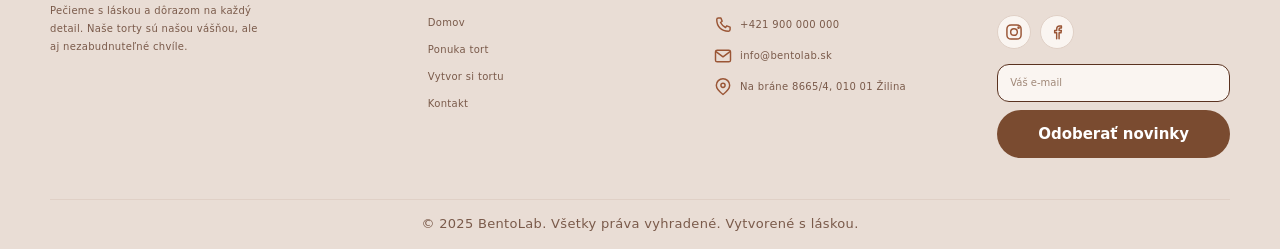
==== commit 5cd7b37f: "oprava adresy" ====
--- a/konfigurator.html
+++ b/konfigurator.html
@@ -227,7 +227,7 @@
             <path d="M20 10c0 5-8 11-8 11S4 15 4 10a8 8 0 1 1 16 0Z" />
             <circle cx="12" cy="10" r="2.5" />
           </svg>
-          &lt;SEM NAPÍŠ SVOJU REÁLNU ADRESU&gt;
+          Na bráne 8665/4, 010 01 Žilina
         </p>
       </div>
 
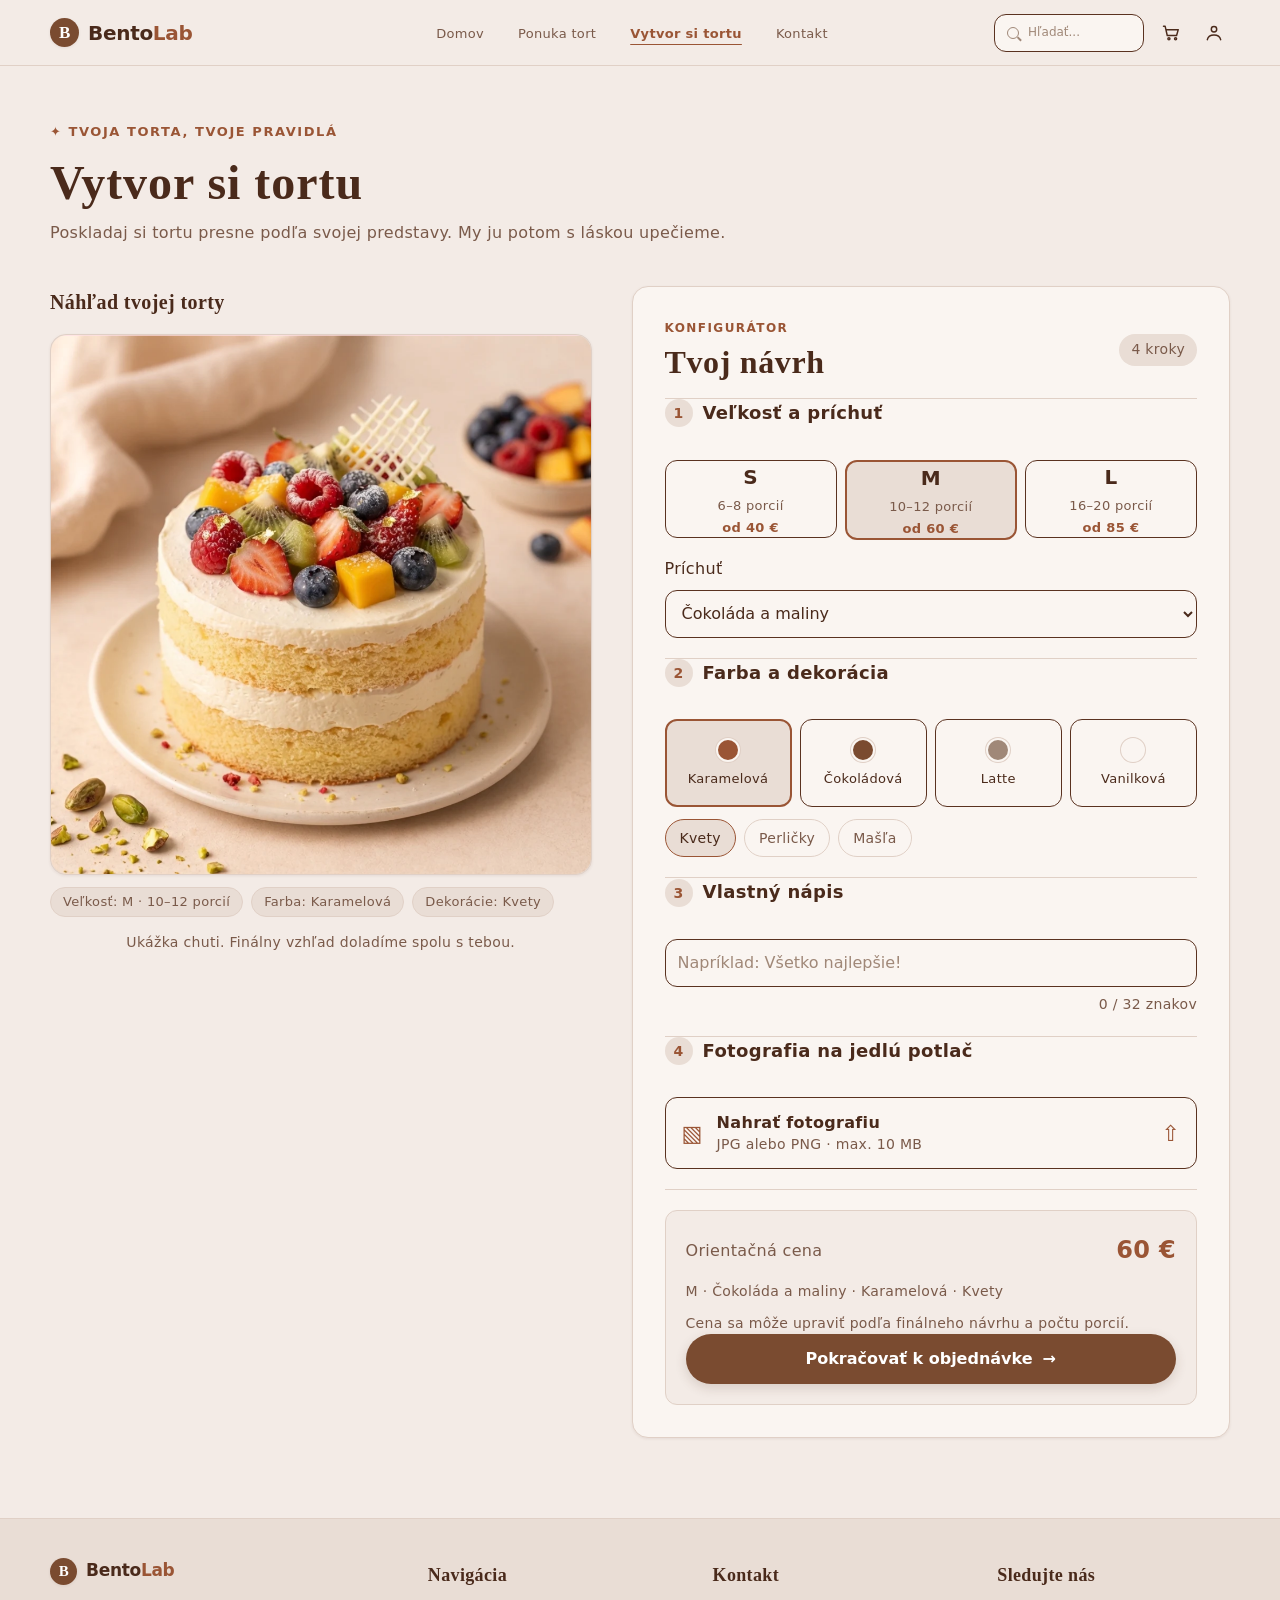
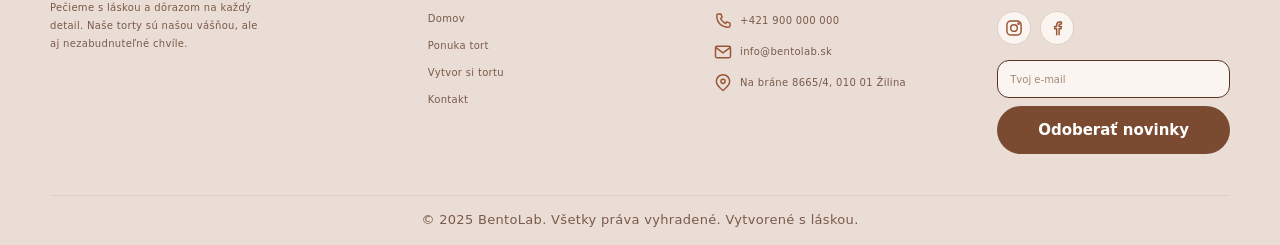
==== commit d4c18ef4: "Konfigurátor: tykanie a oprava štítku krokov" ====
--- a/konfigurator.html
+++ b/konfigurator.html
@@ -65,9 +65,9 @@
   <main>
     <section class="builder-page" aria-labelledby="builder-title">
       <header class="builder-heading">
-        <p class="eyebrow"><span aria-hidden="true">✦</span> VAŠA TORTA, VAŠE PRAVIDLÁ</p>
+        <p class="eyebrow"><span aria-hidden="true">✦</span> TVOJA TORTA, TVOJE PRAVIDLÁ</p>
         <h1 id="builder-title">Vytvor si tortu</h1>
-        <p>Poskladajte si tortu presne podľa svojej predstavy. My ju potom s láskou upečieme.</p>
+        <p>Poskladaj si tortu presne podľa svojej predstavy. My ju potom s láskou upečieme.</p>
       </header>
 
       <div class="builder-layout">
@@ -89,7 +89,7 @@
           <div class="config-card-heading">
             <div>
               <p class="eyebrow">KONFIGURÁTOR</p>
-              <h2 id="config-title">Váš návrh</h2>
+              <h2 id="config-title">Tvoj návrh</h2>
             </div>
             <span class="step-count">4 kroky</span>
           </div>
@@ -249,7 +249,7 @@
         </div>
         <form class="newsletter" action="#" method="post">
           <label class="sr-only" for="newsletter-email">E-mail</label>
-          <input id="newsletter-email" type="email" placeholder="Váš e-mail">
+          <input id="newsletter-email" type="email" placeholder="Tvoj e-mail">
           <button type="submit">Odoberať novinky</button>
         </form>
       </div>
--- a/styles.css
+++ b/styles.css
@@ -519,8 +519,44 @@
 }
 
 .button-primary {
+  display: inline-flex;
+  align-items: center;
+  justify-content: center;
+  gap: 10px;
+  border: 0;
+  padding: 14px 28px;
   background: var(--btn-primary);
   color: var(--btn-text);
+  font-weight: 600;
+  line-height: 1;
+  box-shadow: 0 4px 12px rgba(74, 42, 27, 0.16);
+  transition: background-color 0.2s ease, transform 0.2s ease;
+}
+
+.button-primary svg {
+  display: block;
+  flex-shrink: 0;
+  width: 18px;
+  height: 18px;
+  transition: transform 0.2s ease;
+}
+
+.button-primary span[aria-hidden="true"] {
+  display: block;
+  flex-shrink: 0;
+  line-height: 1;
+  transition: transform 0.2s ease;
+}
+
+.button-primary:focus:not(:focus-visible),
+.cake-button:focus:not(:focus-visible) {
+  outline: none;
+}
+
+.button-primary:focus-visible,
+.cake-button:focus-visible {
+  outline: 2px solid var(--accent);
+  outline-offset: 3px;
 }
 
 .hero .button-secondary {
@@ -530,8 +566,19 @@
 }
 
 .button-primary:hover,
+.cake-button:hover,
 .newsletter button:hover {
   background: var(--btn-primary-hover);
+}
+
+.button-primary:hover svg,
+.button-primary:hover span[aria-hidden="true"] {
+  transform: translateX(3px);
+}
+
+.button-primary:active,
+.cake-button:active {
+  transform: scale(0.98);
 }
 
 .hero .button-secondary:hover {
@@ -986,27 +1033,25 @@
 }
 
 .cake-button {
-  display: flex;
-  min-height: 42px;
+  display: inline-flex;
+  min-height: 50px;
   align-items: center;
   justify-content: center;
-  gap: 6px;
+  gap: 10px;
+  border: 0;
   border-radius: var(--radius-pill);
   background: var(--btn-primary);
   color: var(--btn-text);
-  border: 0;
-  padding: 8px 14px;
+  padding: 14px 28px;
   font-family: var(--font-body);
-  font-size: 12px;
-  font-weight: 700;
+  font-size: var(--font-size-base);
+  font-weight: 600;
   text-align: center;
   white-space: normal;
   overflow-wrap: anywhere;
   cursor: pointer;
-}
-
-.cake-button:hover {
-  background: var(--btn-primary-hover);
+  box-shadow: 0 4px 12px rgba(74, 42, 27, 0.16);
+  transition: background-color 0.2s ease, transform 0.2s ease;
 }
 
 .cart-open {
@@ -1072,15 +1117,36 @@
 }
 
 .cart-close {
-  width: 42px;
-  height: 42px;
+  display: inline-flex;
+  align-items: center;
+  justify-content: center;
+  width: 40px;
+  height: 40px;
+  padding: 0;
   border: 1px solid var(--border-card);
-  border-radius: var(--radius-circle);
+  border-radius: 50%;
   background: var(--bg);
   color: var(--text);
-  font-size: 26px;
   line-height: 1;
   cursor: pointer;
+}
+
+.cart-close svg {
+  width: 18px;
+  height: 18px;
+}
+
+.cart-close:hover {
+  background: var(--block);
+}
+
+.cart-close:focus {
+  outline: none;
+}
+
+.cart-close:focus-visible {
+  outline: 2px solid var(--accent);
+  outline-offset: 3px;
 }
 
 .cart-drawer-content {
@@ -1135,7 +1201,15 @@
   min-width: 0;
 }
 
+.cart-item-heading {
+  display: flex;
+  align-items: baseline;
+  justify-content: space-between;
+  gap: 12px;
+}
+
 .cart-item-description h3 {
+  min-width: 0;
   margin: 0;
   color: var(--text);
   font-size: 18px;
@@ -1189,8 +1263,8 @@
 }
 
 .cart-item-price {
-  align-self: start;
-  margin: 3px 0 0;
+  flex: none;
+  margin: 0;
   color: var(--accent);
   font-size: 16px;
   font-weight: 700;
@@ -1215,7 +1289,7 @@
 
 .cart-checkout {
   width: 100%;
-  min-height: 48px;
+  min-height: 50px;
   text-align: center;
 }
 
@@ -1415,12 +1489,18 @@
 }
 
 .step-count {
+  display: inline-flex;
   flex: none;
+  align-items: center;
+  justify-content: center;
   padding: 6px 12px;
+  border: 0;
   border-radius: var(--radius-pill);
   background: var(--block);
   color: var(--text-secondary);
   font-size: 14px;
+  line-height: 1.4;
+  white-space: nowrap;
 }
 
 #cake-configurator {
@@ -1721,7 +1801,6 @@
 .order-button {
   width: 100%;
   min-height: 50px;
-  gap: 6px;
 }
 
 .contact-page {
@@ -1755,11 +1834,12 @@
 }
 
 .contact-intro {
-  max-width: 720px;
+  max-width: 55ch;
   margin: 0;
   color: var(--text-secondary);
   font-size: 14px;
   line-height: var(--line-height-body);
+  text-wrap: balance;
 }
 
 .contact-layout {
@@ -1805,8 +1885,13 @@
 
 .response-time {
   flex: none;
+  border: 1px solid var(--border-card);
+  border-radius: var(--radius-pill);
+  padding: 5px 10px;
+  background: var(--block);
   color: var(--accent);
   font-size: 12px;
+  line-height: 1.4;
   white-space: nowrap;
 }
 
@@ -1819,7 +1904,7 @@
 .form-grid {
   display: grid;
   grid-template-columns: repeat(2, minmax(0, 1fr));
-  gap: 14px 16px;
+  gap: 20px 16px;
   min-width: 0;
   max-width: 100%;
 }
@@ -1869,15 +1954,18 @@
 }
 
 .field-error {
-  min-height: 16px;
   margin: 3px 0 0;
   color: #8B3A32;
   font-size: 12px;
   line-height: 1.3;
 }
 
+.field-error:empty {
+  display: none;
+}
+
 .note-field {
-  margin-top: 2px;
+  margin-top: 20px;
 }
 
 .form-submit-row {
@@ -1898,9 +1986,6 @@
 
 .form-submit-row .button {
   flex: none;
-  min-height: 44px;
-  padding: 10px 20px;
-  font-size: 14px;
 }
 
 .form-success {
@@ -1911,49 +1996,68 @@
   font-weight: 700;
 }
 
+.form-success:empty {
+  display: none;
+}
+
 .contact-details {
   display: grid;
-  gap: 18px;
+  gap: 20px;
   margin-bottom: 18px;
 }
 
+.contact-links {
+  display: grid;
+  grid-template-columns: repeat(2, minmax(0, 1fr));
+  gap: 12px;
+}
+
 .contact-detail {
-  display: grid;
-  grid-template-columns: 22px minmax(0, 1fr);
-  gap: 8px;
+  display: flex;
+  align-items: flex-start;
+  gap: 12px;
   color: var(--text-secondary);
   font-size: 14px;
 }
 
+.contact-detail-link {
+  align-items: center;
+  line-height: 1.4;
+}
+
 .contact-detail strong {
+  display: flex;
+  min-height: 40px;
+  align-items: center;
   color: var(--text);
   font-size: 14px;
+  line-height: 1.4;
 }
 
 .contact-detail p {
-  margin: 2px 0 0;
-  line-height: 1.5;
+  margin: 0;
+  line-height: 1.4;
 }
 
 .contact-icon {
+  display: block;
+  flex-shrink: 0;
+  width: 40px;
+  height: 40px;
+  padding: 10px;
+  border-radius: var(--radius-circle);
+  box-sizing: border-box;
+  background: var(--block);
   color: var(--accent);
-  line-height: 1.5;
-}
-
-.contact-links {
-  display: flex;
-  flex-wrap: wrap;
-  gap: 12px 22px;
-  margin: 18px 0;
-  color: var(--text-secondary);
-  font-size: 14px;
-}
-
-.contact-links a {
-  display: inline-flex;
-  align-items: center;
-  gap: 6px;
+}
+
+.contact-detail-link {
   color: var(--accent);
+}
+
+.contact-detail-link span {
+  min-width: 0;
+  overflow-wrap: anywhere;
 }
 
 .map-container {
@@ -2167,6 +2271,10 @@
 }
 
 @media (max-width: 600px) {
+  .contact-links {
+    grid-template-columns: minmax(0, 1fr);
+  }
+
   .header-inner {
     position: relative;
   }
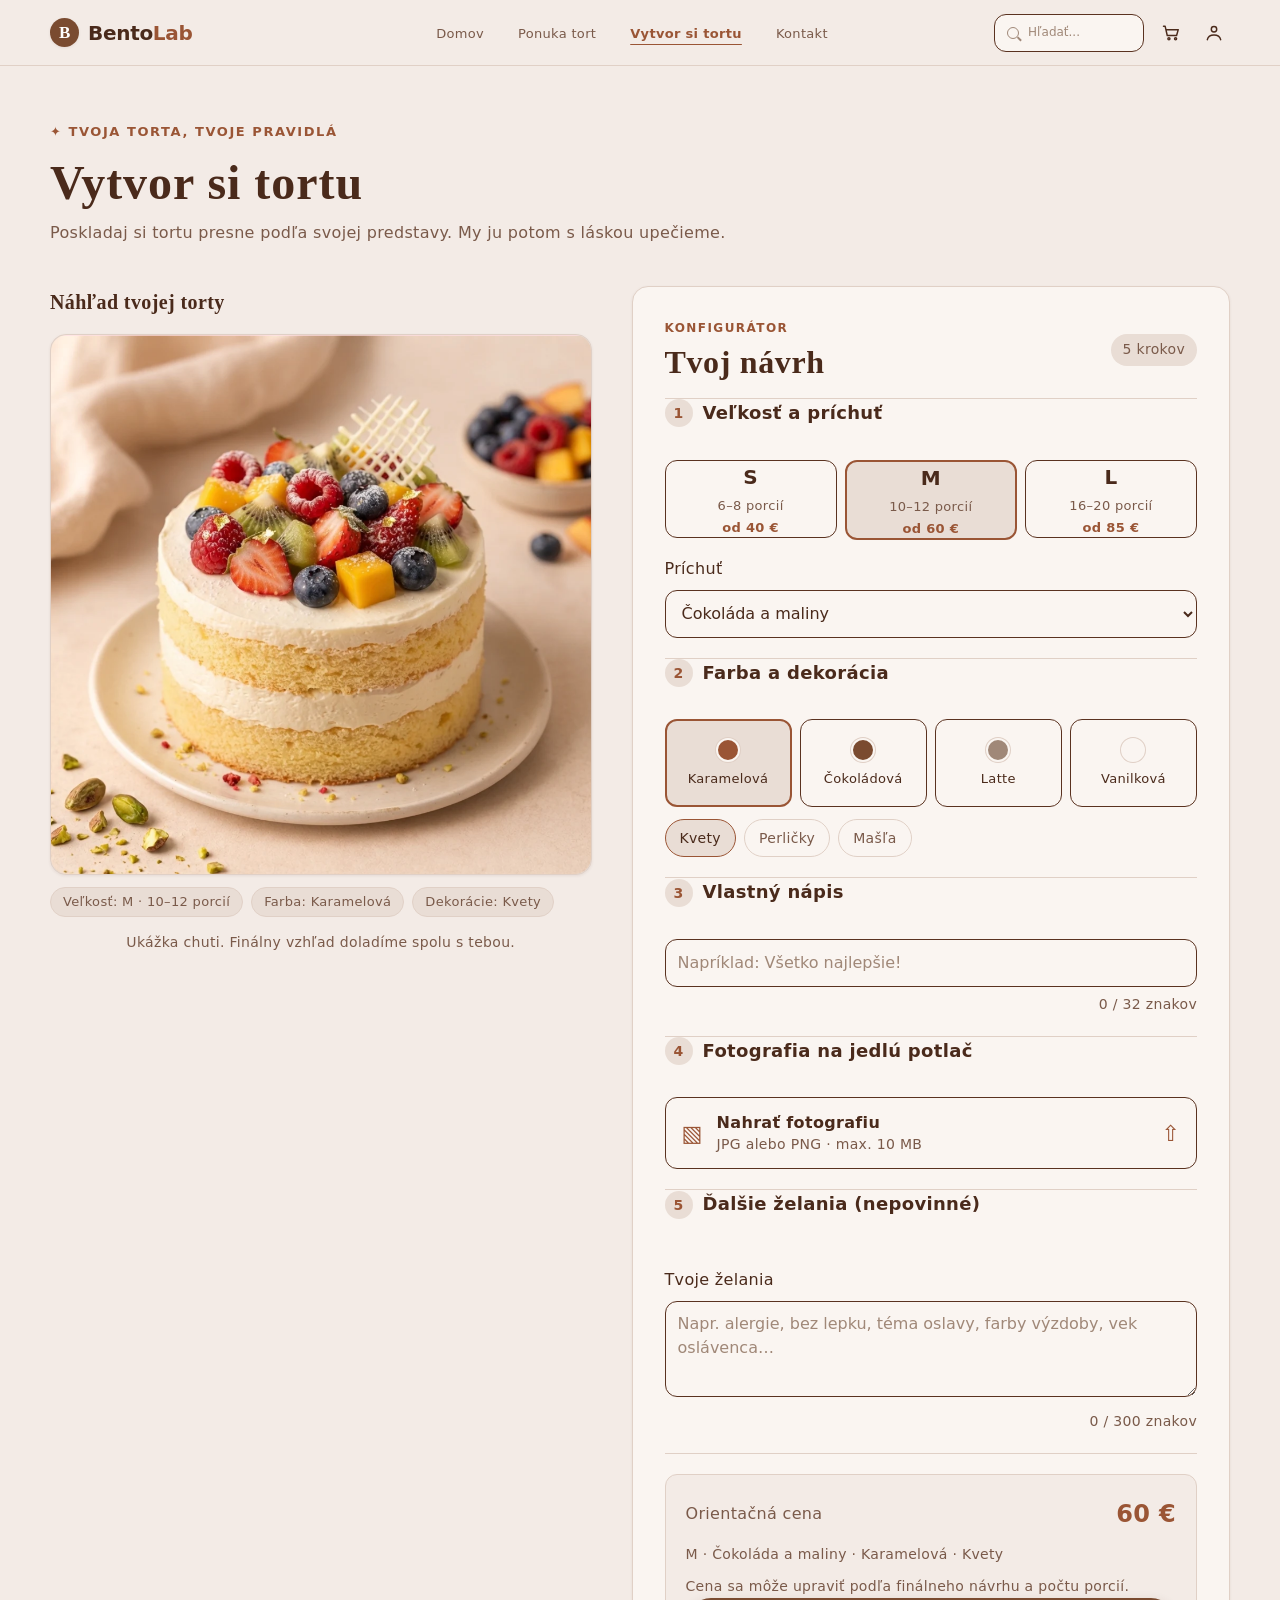
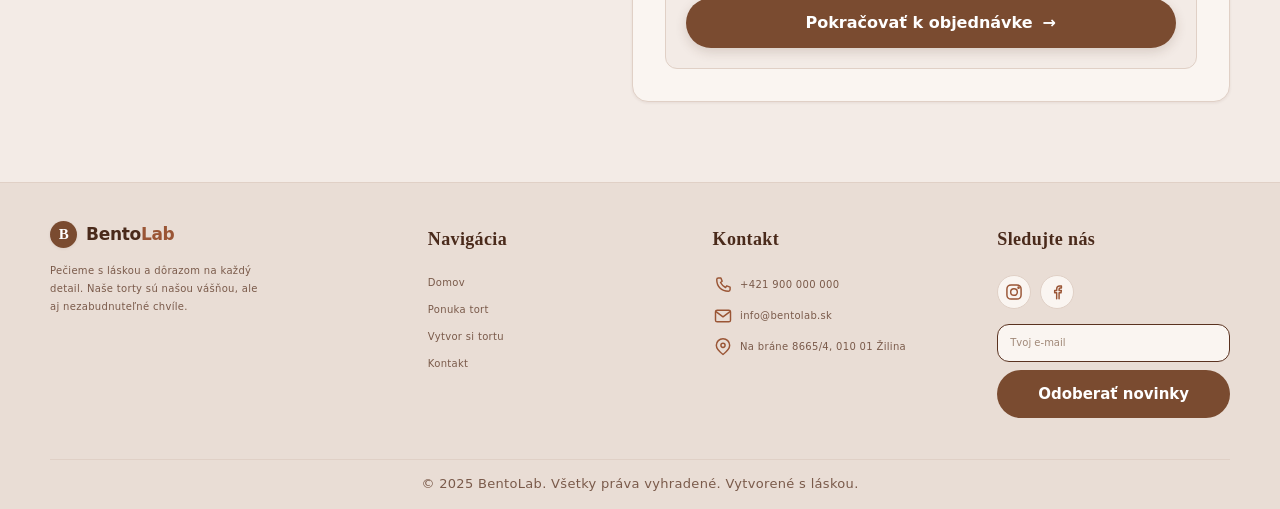
==== commit 379f2367: "Konfigurátor: nové pole Ďalšie želania" ====
--- a/konfigurator.html
+++ b/konfigurator.html
@@ -91,7 +91,7 @@
               <p class="eyebrow">KONFIGURÁTOR</p>
               <h2 id="config-title">Tvoj návrh</h2>
             </div>
-            <span class="step-count">4 kroky</span>
+            <span class="step-count">5 krokov</span>
           </div>
 
           <form id="cake-configurator">
@@ -172,6 +172,13 @@
               </label>
               <input class="sr-only" id="cake-photo" name="photo" type="file" accept="image/jpeg,image/png">
               <p class="upload-status" id="upload-status" aria-live="polite"></p>
+            </fieldset>
+
+            <fieldset class="config-step">
+              <legend><span class="step-index">5</span> Ďalšie želania (nepovinné)</legend>
+              <label class="field-label" for="cake-wishes">Tvoje želania</label>
+              <textarea class="config-input wishes-input" id="cake-wishes" name="wishes" rows="3" maxlength="300" placeholder="Napr. alergie, bez lepku, téma oslavy, farby výzdoby, vek oslávenca…" aria-describedby="wishes-counter"></textarea>
+              <p class="character-count" id="wishes-counter"><span id="wishes-count">0</span> / 300 znakov</p>
             </fieldset>
 
             <div class="order-summary" aria-live="polite">
--- a/styles.css
+++ b/styles.css
@@ -1220,6 +1220,7 @@
   color: var(--text-secondary);
   font-size: 14px;
   overflow-wrap: anywhere;
+  white-space: pre-line;
 }
 
 .cart-item-footer {
@@ -1710,6 +1711,13 @@
   color: var(--placeholder);
 }
 
+.wishes-input {
+  min-height: 96px;
+  font-size: var(--font-size-base);
+  line-height: 1.5;
+  overflow-wrap: anywhere;
+}
+
 .character-count {
   margin: 6px 0 0;
   color: var(--text-secondary);
@@ -1796,6 +1804,10 @@
   font-size: 14px;
   line-height: var(--line-height-body);
   overflow-wrap: anywhere;
+}
+
+.summary-details {
+  white-space: pre-line;
 }
 
 .order-button {
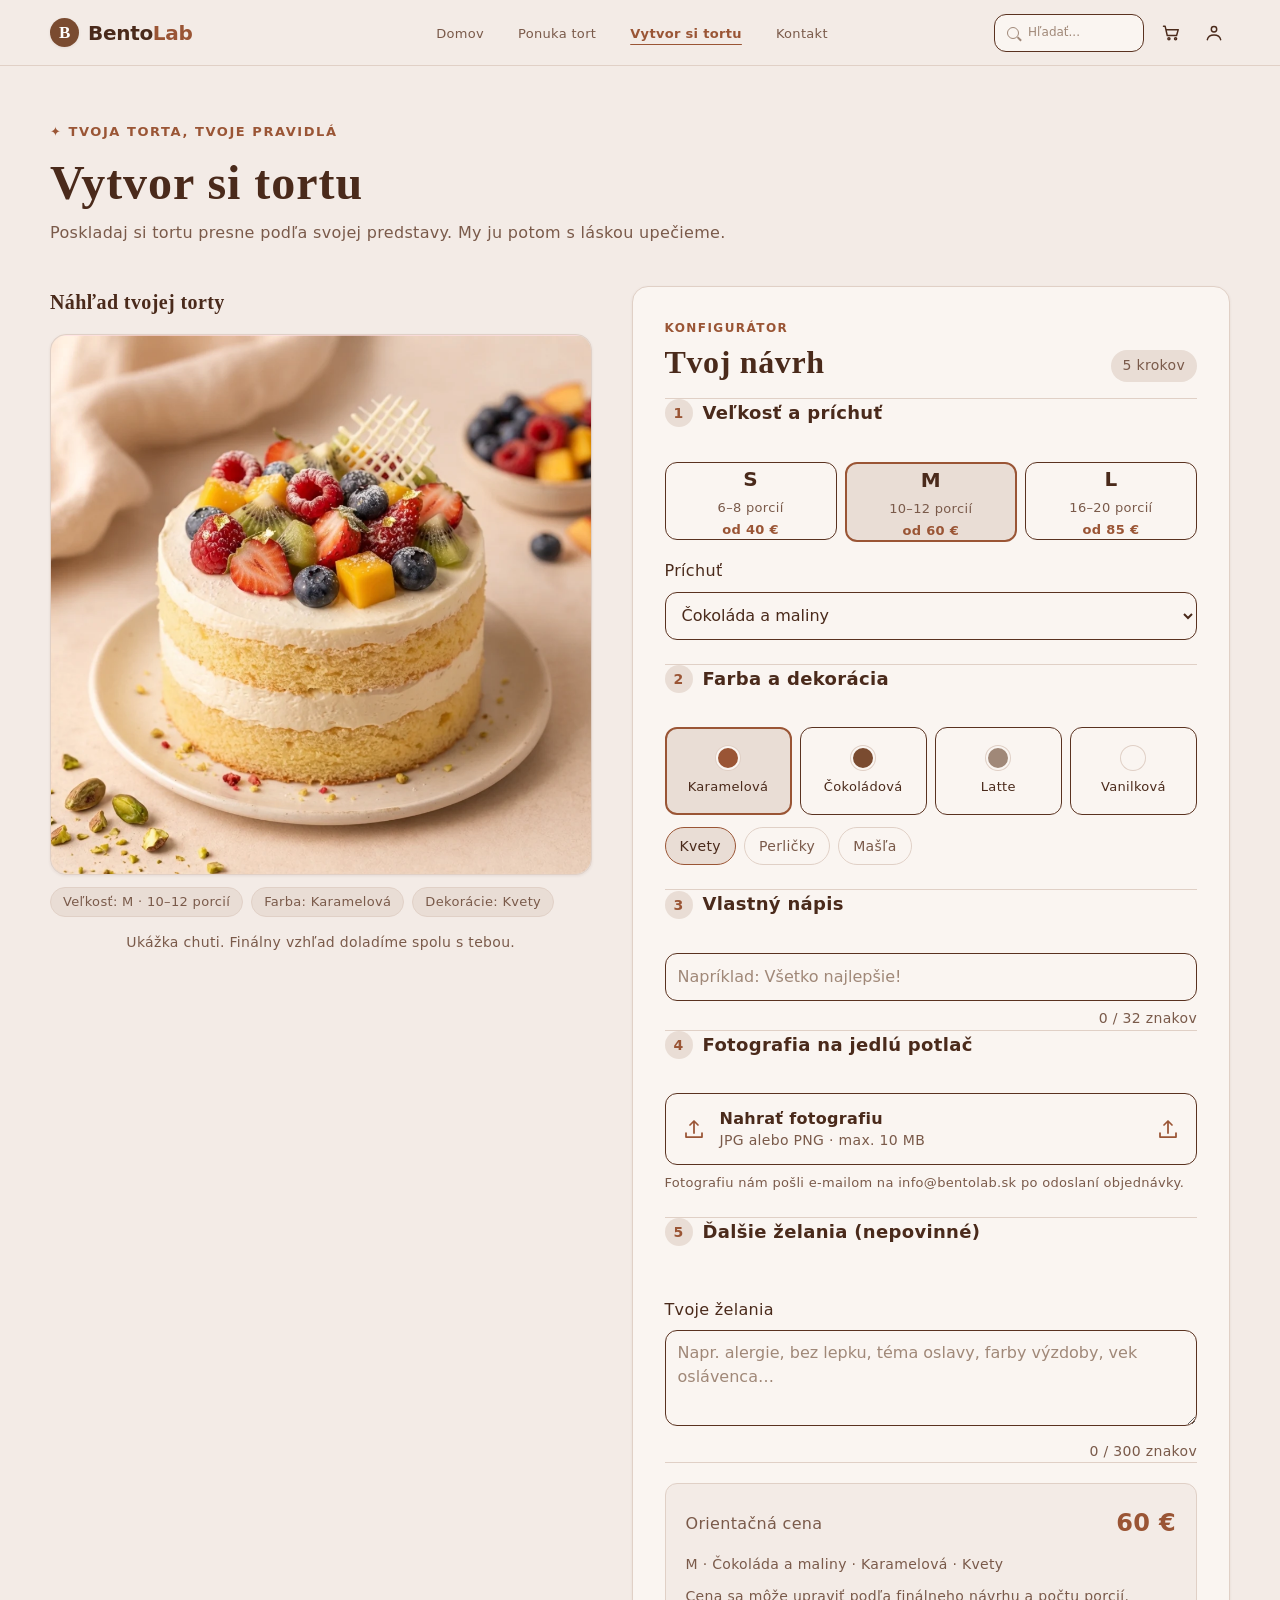
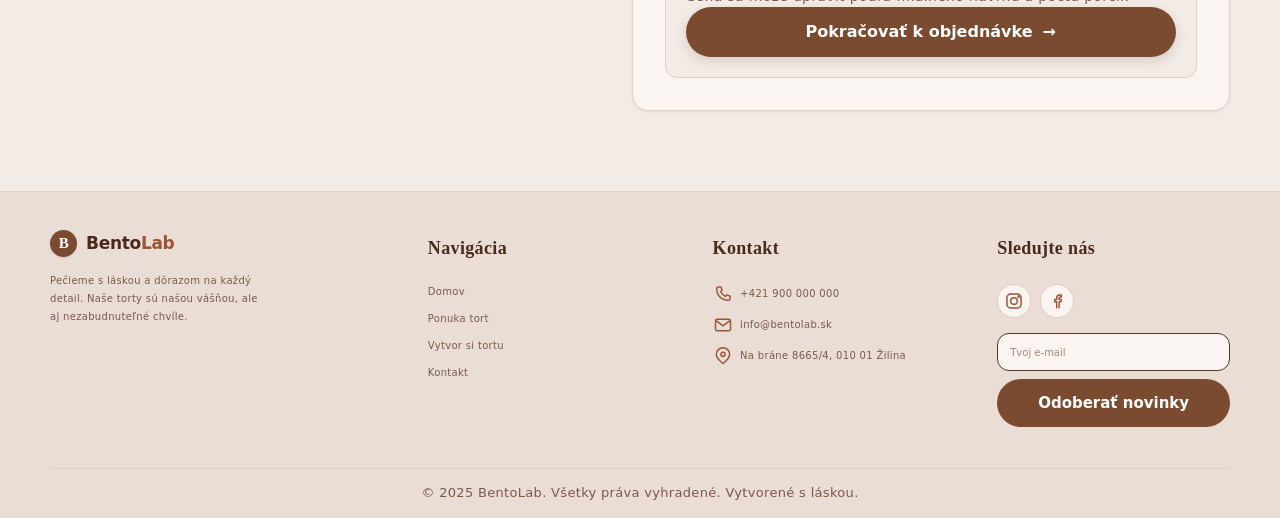
==== commit 838428d7: "Konfigurátor: náhľad, zmena a odstránenie fotografie na potlač" ====
--- a/konfigurator.html
+++ b/konfigurator.html
@@ -166,12 +166,31 @@
             <fieldset class="config-step">
               <legend><span class="step-index">4</span> Fotografia na jedlú potlač</legend>
               <label class="upload-control" for="cake-photo">
-                <span class="upload-icon" aria-hidden="true">▧</span>
+                <svg class="upload-icon" viewBox="0 0 24 24" fill="none" stroke="currentColor" stroke-width="1.75" stroke-linecap="round" stroke-linejoin="round" aria-hidden="true">
+                  <path d="M12 16V4m0 0 4 4m-4-4L8 8M4 16v4h16v-4"/>
+                </svg>
                 <span class="upload-copy"><strong>Nahrať fotografiu</strong><small>JPG alebo PNG · max. 10 MB</small></span>
-                <span class="upload-action" aria-hidden="true">⇧</span>
+                <svg class="upload-action" viewBox="0 0 24 24" fill="none" stroke="currentColor" stroke-width="1.75" stroke-linecap="round" stroke-linejoin="round" aria-hidden="true">
+                  <path d="M12 16V4m0 0 4 4m-4-4L8 8M4 16v4h16v-4"/>
+                </svg>
               </label>
-              <input class="sr-only" id="cake-photo" name="photo" type="file" accept="image/jpeg,image/png">
+              <input class="sr-only" id="cake-photo" name="photo" type="file" accept="image/jpeg,image/png" aria-describedby="upload-status upload-instructions">
+              <div class="upload-preview" id="upload-preview" hidden>
+                <img class="upload-preview-image" id="upload-preview-image" alt="">
+                <div class="upload-preview-content">
+                  <p class="upload-file-info">
+                    <span class="upload-file-name" id="upload-file-name"></span>
+                    <span aria-hidden="true">·</span>
+                    <span class="upload-file-size" id="upload-file-size"></span>
+                  </p>
+                  <div class="upload-preview-actions">
+                    <button class="upload-action-button" id="change-photo" type="button" aria-label="Zmeniť fotografiu">Zmeniť</button>
+                    <button class="upload-action-button" id="remove-photo" type="button" aria-label="Odstrániť fotografiu">Odstrániť</button>
+                  </div>
+                </div>
+              </div>
               <p class="upload-status" id="upload-status" aria-live="polite"></p>
+              <p class="upload-instructions" id="upload-instructions">Fotografiu nám pošli e-mailom na info@bentolab.sk po odoslaní objednávky.</p>
             </fieldset>
 
             <fieldset class="config-step">
--- a/styles.css
+++ b/styles.css
@@ -24,6 +24,7 @@
   --radius-field: 12px;
   --radius-small: 8px;
   --radius-circle: 50%;
+  --config-step-divider-space: 24px;
   --button-padding: 12px 28px;
   --field-padding: 0 12px;
   --card-padding: 24px 26px 20px;
@@ -1492,6 +1493,7 @@
 .step-count {
   display: inline-flex;
   flex: none;
+  align-self: flex-end;
   align-items: center;
   justify-content: center;
   padding: 6px 12px;
@@ -1514,17 +1516,21 @@
   min-inline-size: 0;
   max-width: 100%;
   margin: 0;
-  padding: 20px 0;
+  padding: 20px 0 var(--config-step-divider-space);
   border: 0;
   border-bottom: 1px solid var(--border-card);
 }
 
+.config-step:has(.character-count) {
+  padding-bottom: 0;
+}
+
 .config-step legend {
   width: 100%;
   display: flex;
   align-items: center;
   gap: 10px;
-  padding: 0 0 12px;
+  padding: 0 0 14px;
   color: var(--text);
   font-size: 18px;
   font-weight: 700;
@@ -1727,6 +1733,8 @@
 
 .upload-control {
   min-height: 72px;
+  min-width: 0;
+  max-width: 100%;
   display: flex;
   align-items: center;
   gap: 14px;
@@ -1736,12 +1744,107 @@
   background: var(--card);
   color: var(--text-secondary);
   cursor: pointer;
+  box-sizing: border-box;
+}
+
+.upload-control[hidden],
+.upload-preview[hidden] {
+  display: none;
+}
+
+.upload-control:has(+ #cake-photo:focus-visible) {
+  outline: 2px solid var(--accent);
+  outline-offset: 3px;
+}
+
+.upload-control.is-drag-over,
+.upload-preview.is-drag-over {
+  border-color: var(--accent);
+  background: var(--block);
+  outline: 2px solid var(--accent);
+  outline-offset: 2px;
 }
 
 .upload-icon,
 .upload-action {
+  width: 24px;
+  height: 24px;
+  flex: 0 0 24px;
   color: var(--accent);
-  font-size: 22px;
+}
+
+.upload-preview {
+  display: flex;
+  align-items: center;
+  gap: 12px;
+  min-width: 0;
+  max-width: 100%;
+  padding: 12px;
+  border: 1px solid var(--border-card);
+  border-radius: var(--radius-field);
+  background: var(--card);
+  box-sizing: border-box;
+}
+
+.upload-preview-image {
+  width: 64px;
+  height: 64px;
+  flex: 0 0 64px;
+  border-radius: var(--radius-small);
+  object-fit: cover;
+}
+
+.upload-preview-content {
+  min-width: 0;
+  flex: 1;
+}
+
+.upload-file-info {
+  display: flex;
+  align-items: baseline;
+  gap: 5px;
+  min-width: 0;
+  margin: 0;
+}
+
+.upload-file-name {
+  min-width: 0;
+  flex: 0 1 auto;
+  overflow: hidden;
+  color: var(--text);
+  font-weight: 600;
+  text-overflow: ellipsis;
+  white-space: nowrap;
+}
+
+.upload-file-size {
+  flex: none;
+  color: var(--text-secondary);
+  font-size: 14px;
+  white-space: nowrap;
+}
+
+.upload-preview-actions {
+  display: flex;
+  flex-wrap: wrap;
+  gap: 8px;
+  margin-top: 8px;
+}
+
+.upload-action-button {
+  min-width: 80px;
+  min-height: 40px;
+  padding: 8px 12px;
+  border: 1px solid var(--border-card);
+  border-radius: var(--radius-pill);
+  background: var(--card);
+  color: var(--text);
+  font-size: 14px;
+  cursor: pointer;
+}
+
+.upload-action-button:hover {
+  background: var(--block);
 }
 
 .upload-copy {
@@ -1765,13 +1868,21 @@
 .upload-status {
   min-height: 0;
   margin: 0;
-  color: var(--text-secondary);
+  color: #8B3A32;
   font-size: 14px;
   overflow-wrap: anywhere;
 }
 
 .upload-status:not(:empty) {
   margin-top: 5px;
+}
+
+.upload-instructions {
+  margin: 8px 0 0;
+  color: var(--text-secondary);
+  font-size: 13px;
+  line-height: 1.5;
+  overflow-wrap: anywhere;
 }
 
 .order-summary {
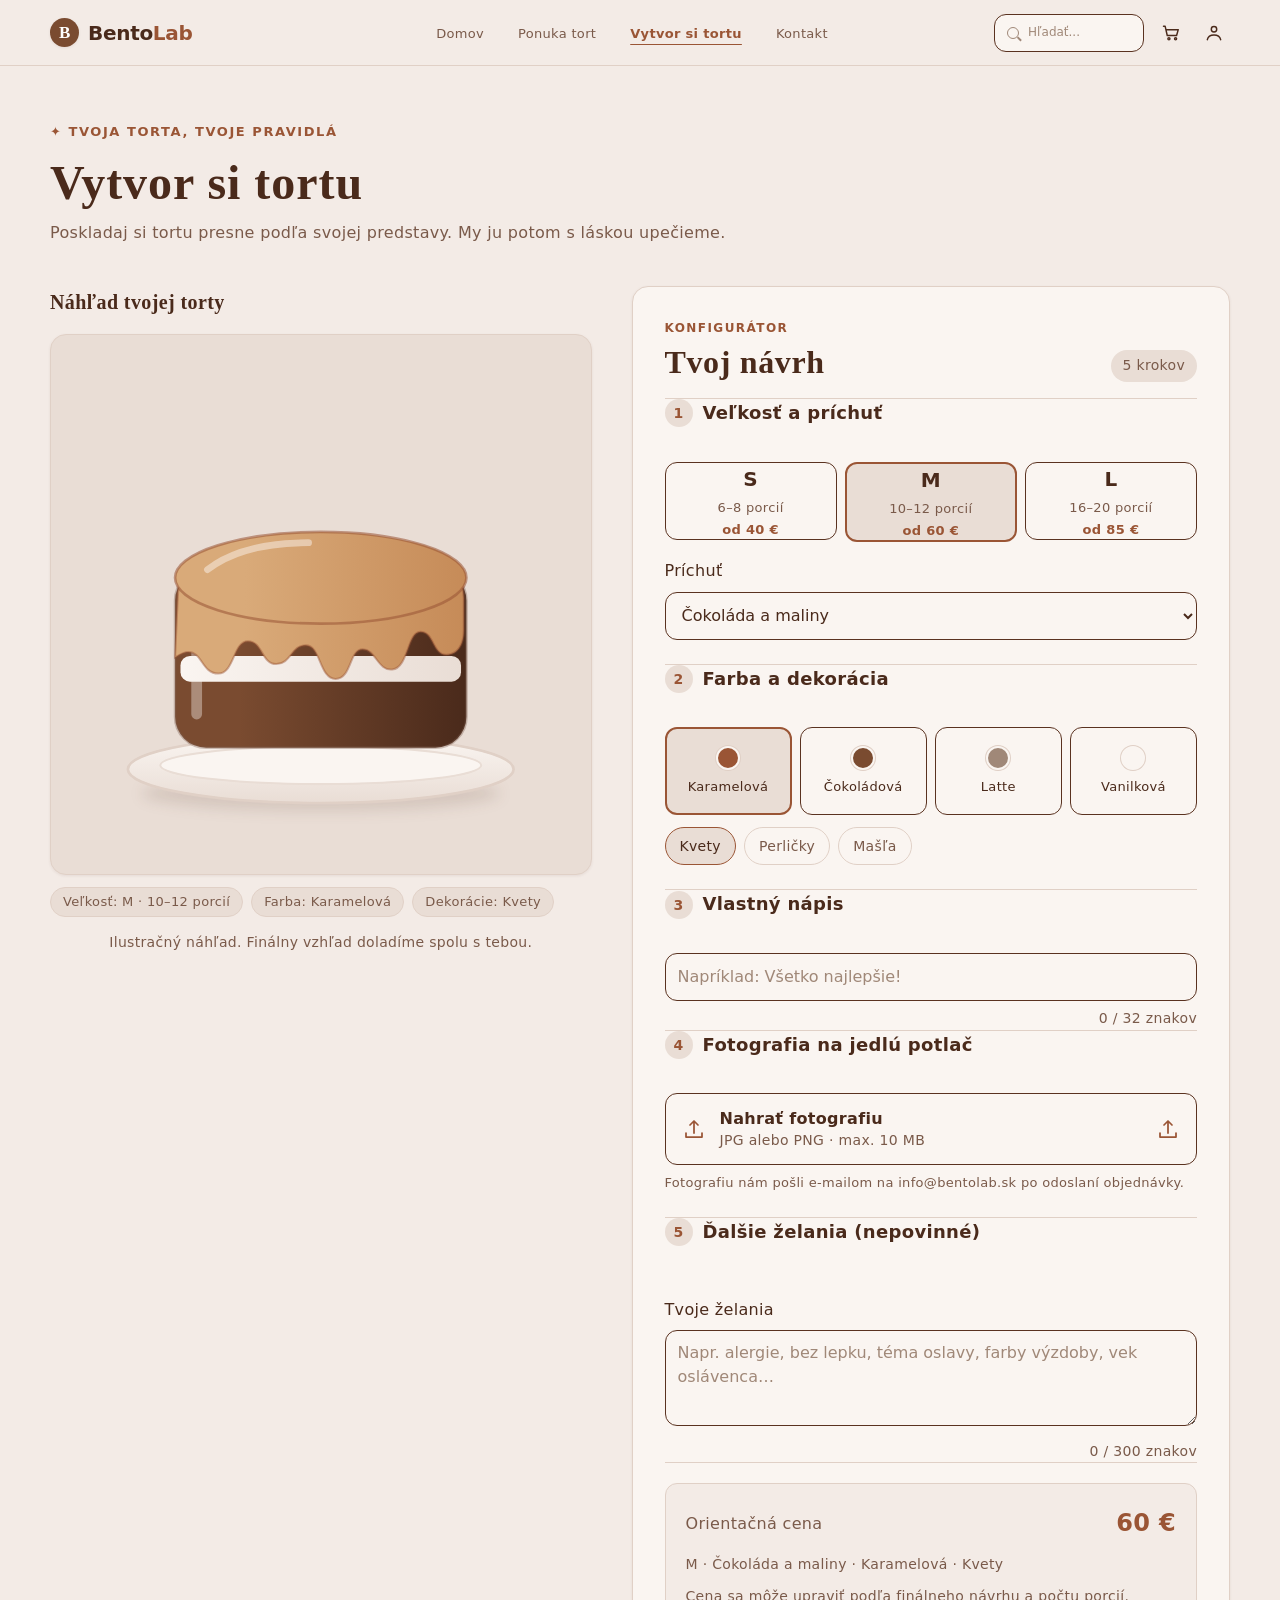
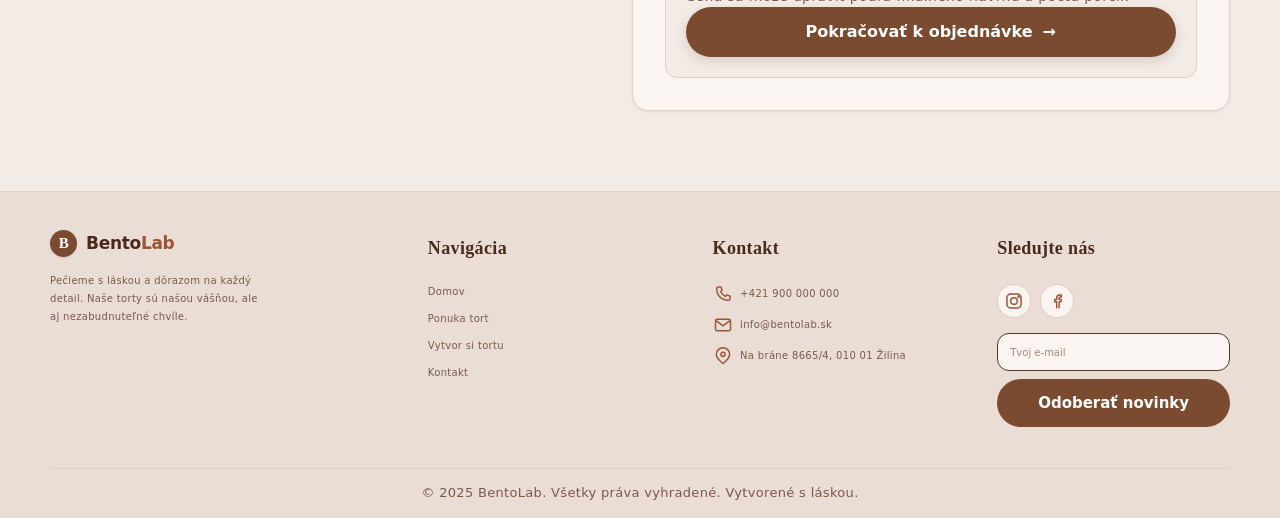
==== commit 84069a60: "Konfigurátor: SVG ilustrácia torty namiesto fotografie" ====
--- a/konfigurator.html
+++ b/konfigurator.html
@@ -74,7 +74,39 @@
         <figure class="cake-preview">
           <h2 class="preview-heading">Náhľad tvojej torty</h2>
           <div class="cake-preview-panel">
-            <img class="preview-image" id="cake-preview-image" src="img/Ovocné.pokušenie.png" alt="Torta s príchuťou Čokoláda a maliny" loading="lazy">
+            <svg class="cake-illustration" id="cake-illustration" data-size="M" data-cream="Karamelová" data-flavor="Čokoláda a maliny" viewBox="0 0 400 400" role="img" aria-label="Ilustrácia torty veľkosti M s krémom Karamelová a príchuťou Čokoláda a maliny">
+              <defs>
+                <linearGradient id="plate-gradient" x1="0" y1="0" x2="0" y2="1">
+                  <stop offset="0" stop-color="#FAF5F1"/>
+                  <stop offset="1" stop-color="#E9DDD5"/>
+                </linearGradient>
+                <linearGradient id="cake-sponge-gradient" x1="0" y1="0" x2="1" y2="0">
+                  <stop offset="0" stop-color="var(--sponge-light)"/>
+                  <stop offset="0.22" stop-color="var(--sponge-light)"/>
+                  <stop offset="1" stop-color="var(--sponge-dark)"/>
+                </linearGradient>
+                <linearGradient id="cake-filling-gradient" x1="0" y1="0" x2="1" y2="0">
+                  <stop offset="0" stop-color="var(--filling-light)"/>
+                  <stop offset="1" stop-color="var(--filling-dark)"/>
+                </linearGradient>
+                <linearGradient id="cake-cream-gradient" x1="0" y1="0" x2="1" y2="0">
+                  <stop offset="0" stop-color="var(--cream-light)"/>
+                  <stop offset="0.24" stop-color="var(--cream-light)"/>
+                  <stop offset="1" stop-color="var(--cream-base)"/>
+                </linearGradient>
+              </defs>
+              <ellipse class="plate-shadow" cx="200" cy="340" rx="133" ry="13" fill="rgba(74, 42, 27, 0.12)"/>
+              <ellipse class="cake-plate" cx="200" cy="322" rx="143" ry="25" fill="url(#plate-gradient)" stroke="#E0D0C6" stroke-width="2"/>
+              <ellipse cx="200" cy="319" rx="119" ry="14" fill="#FAF5F1" stroke="#E9DDD5" stroke-width="1.5"/>
+              <g class="cake-art" data-size="M">
+                <rect class="cake-sponge" x="92" y="174" width="216" height="132" rx="23" fill="url(#cake-sponge-gradient)" stroke="#7A5A4A" stroke-opacity="0.35" stroke-width="2"/>
+                <path class="cake-sponge-highlight" d="M108 190v91" fill="none" stroke="#FAF5F1" stroke-opacity="0.38" stroke-width="8" stroke-linecap="round"/>
+                <rect x="96" y="238" width="208" height="19" rx="7" fill="url(#cake-filling-gradient)"/>
+                <path class="cake-cream-side" d="M94 194c0-14 10-23 23-23h166c14 0 23 10 23 24v24c0 11-5 18-13 18-10 0-9-17-19-17s-9 27-21 28c-11 1-12-15-22-15s-8 22-20 22-11-25-22-25-11 14-22 14-10-17-21-17-10 24-22 24-12-16-22-16c-4 0-7 2-10 4z" fill="url(#cake-cream-gradient)" stroke="var(--cream-dark)" stroke-opacity="0.45" stroke-width="1.5"/>
+                <ellipse class="cake-cream-top" cx="200" cy="180" rx="108" ry="34" fill="url(#cake-cream-gradient)" stroke="var(--cream-dark)" stroke-opacity="0.55" stroke-width="2"/>
+                <path d="M116 174c18-14 43-20 75-20" fill="none" stroke="#FAF5F1" stroke-opacity="0.48" stroke-width="5" stroke-linecap="round"/>
+              </g>
+            </svg>
             <p class="preview-inscription" id="preview-inscription" aria-live="polite" hidden></p>
           </div>
           <div class="preview-chips" aria-label="Aktuálny výber torty">
@@ -82,7 +114,7 @@
             <span class="preview-chip" id="preview-color-chip">Farba: Karamelová</span>
             <span class="preview-chip" id="preview-decoration-chip">Dekorácie: Kvety</span>
           </div>
-          <figcaption>Ukážka chuti. Finálny vzhľad doladíme spolu s tebou.</figcaption>
+          <figcaption>Ilustračný náhľad. Finálny vzhľad doladíme spolu s tebou.</figcaption>
         </figure>
 
         <section class="config-card" aria-labelledby="config-title">
@@ -113,10 +145,10 @@
               </div>
               <label class="field-label" for="cake-flavor">Príchuť</label>
               <select class="config-select config-choice" id="cake-flavor" name="flavor">
-                <option data-image="img/Ovocné.pokušenie.png" selected>Čokoláda a maliny</option>
-                <option data-image="img/Vanilkový.obláčik.png">Vanilkový obláčik</option>
-                <option data-image="img/pistaciovy-sen.png">Pistáciový sen</option>
-                <option data-image="img/Slaný_karamel.png">Slaný karamel</option>
+                <option selected>Čokoláda a maliny</option>
+                <option>Vanilkový obláčik</option>
+                <option>Pistáciový sen</option>
+                <option>Slaný karamel</option>
               </select>
             </fieldset>
 
--- a/styles.css
+++ b/styles.css
@@ -1393,18 +1393,114 @@
   box-shadow: var(--shadow-card);
 }
 
-.preview-image {
+.cake-illustration {
   display: block;
   width: 100%;
   height: 100%;
-  aspect-ratio: 1 / 1;
-  object-fit: cover;
+  overflow: visible;
   border-radius: inherit;
-  transition: opacity 0.3s ease;
-}
-
-.preview-image.is-changing {
-  opacity: 0;
+}
+
+.cake-illustration {
+  --cream-light: #D9AA79;
+  --cream-base: #C68B58;
+  --cream-dark: #9A5535;
+  --sponge-light: #7A4B30;
+  --sponge-dark: #4A2A1B;
+  --filling-light: #FAF5F1;
+  --filling-dark: #E9DDD5;
+}
+
+.cake-illustration[data-cream="Karamelová"] {
+  --cream-light: #D9AA79;
+  --cream-base: #C68B58;
+  --cream-dark: #9A5535;
+}
+
+.cake-illustration[data-cream="Čokoládová"] {
+  --cream-light: #9A6A4D;
+  --cream-base: #7A4B30;
+  --cream-dark: #4A2A1B;
+}
+
+.cake-illustration[data-cream="Latte"] {
+  --cream-light: #D8C6B4;
+  --cream-base: #BBA18A;
+  --cream-dark: #7A5A4A;
+}
+
+.cake-illustration[data-cream="Vanilková"] {
+  --cream-light: #FAF5F1;
+  --cream-base: #E9DDD5;
+  --cream-dark: #A08878;
+}
+
+.cake-illustration[data-flavor="Čokoláda a maliny"] {
+  --sponge-light: #7A4B30;
+  --sponge-dark: #4A2A1B;
+  --filling-light: #FAF5F1;
+  --filling-dark: #E9DDD5;
+}
+
+.cake-illustration[data-flavor="Vanilkový obláčik"] {
+  --sponge-light: #D8C6B4;
+  --sponge-dark: #A08878;
+  --filling-light: #FAF5F1;
+  --filling-dark: #E9DDD5;
+}
+
+.cake-illustration[data-flavor="Pistáciový sen"] {
+  --sponge-light: #A08878;
+  --sponge-dark: #7A5A4A;
+  --filling-light: #FAF5F1;
+  --filling-dark: #E9DDD5;
+}
+
+.cake-illustration[data-flavor="Slaný karamel"] {
+  --sponge-light: #D9AA79;
+  --sponge-dark: #9A5535;
+  --filling-light: #FAF5F1;
+  --filling-dark: #E9DDD5;
+}
+
+.cake-art {
+  transform-box: fill-box;
+  transform-origin: 50% 58%;
+  transition: transform 0.3s ease;
+}
+
+.cake-art[data-size="S"] {
+  transform: scale(0.8);
+}
+
+.cake-art[data-size="L"] {
+  transform: scale(1.2);
+}
+
+#cake-sponge-gradient stop,
+#cake-filling-gradient stop,
+#cake-cream-gradient stop {
+  transition: stop-color 0.3s ease;
+}
+
+.cake-cream-side,
+.cake-cream-top {
+  transition: stroke 0.3s ease;
+}
+
+@media (prefers-reduced-motion: reduce) {
+  .cake-art,
+  #cake-sponge-gradient stop,
+  #cake-filling-gradient stop,
+  #cake-cream-gradient stop,
+  .cake-cream-side,
+  .cake-cream-top {
+    transition: none;
+  }
+}
+
+.plate-shadow {
+  filter: blur(5px);
 }
 
 .preview-inscription {
@@ -2486,8 +2582,8 @@
     aspect-ratio: auto;
   }
 
-  .preview-image {
-    aspect-ratio: auto;
+  .cake-illustration {
+    max-height: 260px;
   }
 
   .cake-grid {
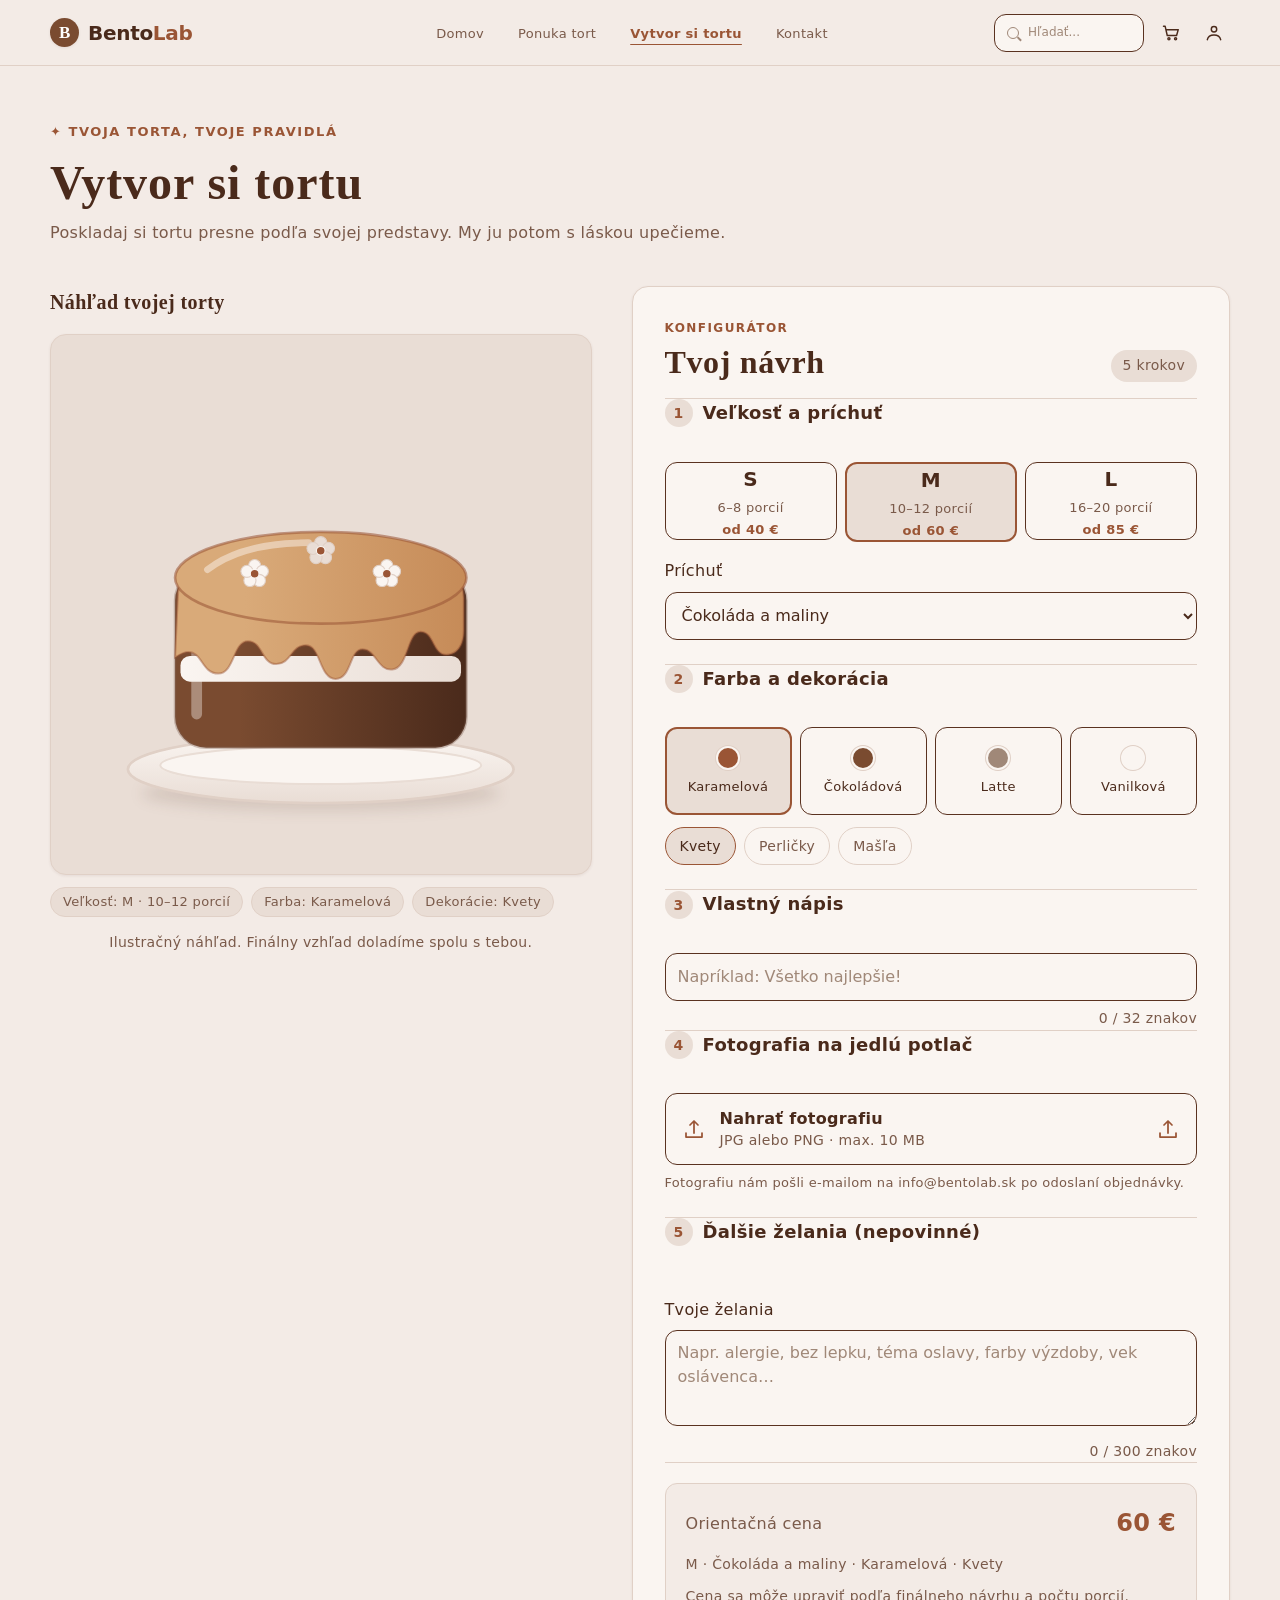
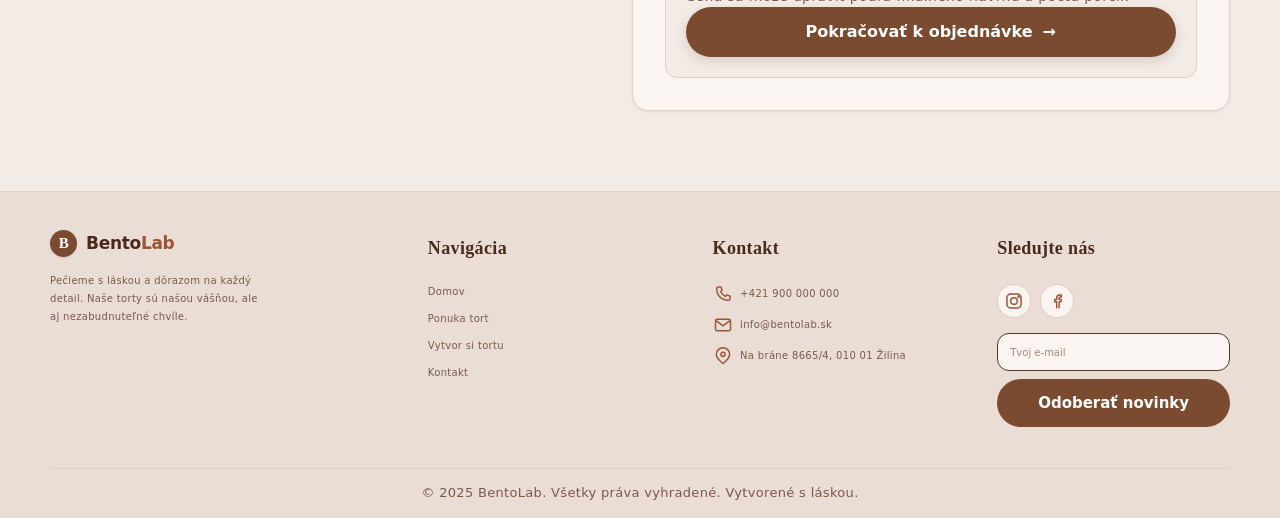
==== commit c4fc4f37: "Konfigurátor: dekorácie a nápis na ilustrácii torty" ====
--- a/konfigurator.html
+++ b/konfigurator.html
@@ -80,6 +80,10 @@
                   <stop offset="0" stop-color="#FAF5F1"/>
                   <stop offset="1" stop-color="#E9DDD5"/>
                 </linearGradient>
+                <radialGradient id="cake-pearl-gradient" cx="30%" cy="25%">
+                  <stop offset="0" stop-color="#FFFFFF"/>
+                  <stop offset="1" stop-color="#E9DDD5"/>
+                </radialGradient>
                 <linearGradient id="cake-sponge-gradient" x1="0" y1="0" x2="1" y2="0">
                   <stop offset="0" stop-color="var(--sponge-light)"/>
                   <stop offset="0.22" stop-color="var(--sponge-light)"/>
@@ -105,9 +109,77 @@
                 <path class="cake-cream-side" d="M94 194c0-14 10-23 23-23h166c14 0 23 10 23 24v24c0 11-5 18-13 18-10 0-9-17-19-17s-9 27-21 28c-11 1-12-15-22-15s-8 22-20 22-11-25-22-25-11 14-22 14-10-17-21-17-10 24-22 24-12-16-22-16c-4 0-7 2-10 4z" fill="url(#cake-cream-gradient)" stroke="var(--cream-dark)" stroke-opacity="0.45" stroke-width="1.5"/>
                 <ellipse class="cake-cream-top" cx="200" cy="180" rx="108" ry="34" fill="url(#cake-cream-gradient)" stroke="var(--cream-dark)" stroke-opacity="0.55" stroke-width="2"/>
                 <path d="M116 174c18-14 43-20 75-20" fill="none" stroke="#FAF5F1" stroke-opacity="0.48" stroke-width="5" stroke-linecap="round"/>
+
+                <g class="cake-decoration cake-flowers" aria-hidden="true">
+                  <g class="cake-flower" transform="translate(151 177)">
+                    <circle class="flower-petal" cx="0" cy="-6" r="4.5"/>
+                    <circle class="flower-petal" cx="5.7" cy="-1.8" r="4.5"/>
+                    <circle class="flower-petal" cx="3.5" cy="5" r="4.5"/>
+                    <circle class="flower-petal" cx="-3.5" cy="5" r="4.5"/>
+                    <circle class="flower-petal" cx="-5.7" cy="-1.8" r="4.5"/>
+                    <circle class="flower-center" r="3.2"/>
+                  </g>
+                  <g class="cake-flower" transform="translate(200 160)">
+                    <circle class="flower-petal" cx="0" cy="-6" r="4.5"/>
+                    <circle class="flower-petal" cx="5.7" cy="-1.8" r="4.5"/>
+                    <circle class="flower-petal" cx="3.5" cy="5" r="4.5"/>
+                    <circle class="flower-petal" cx="-3.5" cy="5" r="4.5"/>
+                    <circle class="flower-petal" cx="-5.7" cy="-1.8" r="4.5"/>
+                    <circle class="flower-center" r="3.2"/>
+                  </g>
+                  <g class="cake-flower" transform="translate(249 177)">
+                    <circle class="flower-petal" cx="0" cy="-6" r="4.5"/>
+                    <circle class="flower-petal" cx="5.7" cy="-1.8" r="4.5"/>
+                    <circle class="flower-petal" cx="3.5" cy="5" r="4.5"/>
+                    <circle class="flower-petal" cx="-3.5" cy="5" r="4.5"/>
+                    <circle class="flower-petal" cx="-5.7" cy="-1.8" r="4.5"/>
+                    <circle class="flower-center" r="3.2"/>
+                  </g>
+                </g>
+
+                <g class="cake-decoration cake-pearls" aria-hidden="true">
+                  <g class="pearl-row">
+                    <circle class="cake-pearl" cx="111" cy="240" r="4.5"/><circle class="pearl-glint" cx="109.5" cy="238.5" r="1.3"/>
+                    <circle class="cake-pearl" cx="131" cy="240" r="4.5"/><circle class="pearl-glint" cx="129.5" cy="238.5" r="1.3"/>
+                    <circle class="cake-pearl" cx="151" cy="240" r="4.5"/><circle class="pearl-glint" cx="149.5" cy="238.5" r="1.3"/>
+                    <circle class="cake-pearl" cx="171" cy="240" r="4.5"/><circle class="pearl-glint" cx="169.5" cy="238.5" r="1.3"/>
+                    <circle class="cake-pearl" cx="191" cy="240" r="4.5"/><circle class="pearl-glint" cx="189.5" cy="238.5" r="1.3"/>
+                    <circle class="cake-pearl" cx="211" cy="240" r="4.5"/><circle class="pearl-glint" cx="209.5" cy="238.5" r="1.3"/>
+                    <circle class="cake-pearl" cx="231" cy="240" r="4.5"/><circle class="pearl-glint" cx="229.5" cy="238.5" r="1.3"/>
+                    <circle class="cake-pearl" cx="251" cy="240" r="4.5"/><circle class="pearl-glint" cx="249.5" cy="238.5" r="1.3"/>
+                    <circle class="cake-pearl" cx="271" cy="240" r="4.5"/><circle class="pearl-glint" cx="269.5" cy="238.5" r="1.3"/>
+                    <circle class="cake-pearl" cx="291" cy="240" r="4.5"/><circle class="pearl-glint" cx="289.5" cy="238.5" r="1.3"/>
+                  </g>
+                  <g class="pearl-row">
+                    <circle class="cake-pearl" cx="111" cy="301" r="4.5"/><circle class="pearl-glint" cx="109.5" cy="299.5" r="1.3"/>
+                    <circle class="cake-pearl" cx="131" cy="301" r="4.5"/><circle class="pearl-glint" cx="129.5" cy="299.5" r="1.3"/>
+                    <circle class="cake-pearl" cx="151" cy="301" r="4.5"/><circle class="pearl-glint" cx="149.5" cy="299.5" r="1.3"/>
+                    <circle class="cake-pearl" cx="171" cy="301" r="4.5"/><circle class="pearl-glint" cx="169.5" cy="299.5" r="1.3"/>
+                    <circle class="cake-pearl" cx="191" cy="301" r="4.5"/><circle class="pearl-glint" cx="189.5" cy="299.5" r="1.3"/>
+                    <circle class="cake-pearl" cx="211" cy="301" r="4.5"/><circle class="pearl-glint" cx="209.5" cy="299.5" r="1.3"/>
+                    <circle class="cake-pearl" cx="231" cy="301" r="4.5"/><circle class="pearl-glint" cx="229.5" cy="299.5" r="1.3"/>
+                    <circle class="cake-pearl" cx="251" cy="301" r="4.5"/><circle class="pearl-glint" cx="249.5" cy="299.5" r="1.3"/>
+                    <circle class="cake-pearl" cx="271" cy="301" r="4.5"/><circle class="pearl-glint" cx="269.5" cy="299.5" r="1.3"/>
+                    <circle class="cake-pearl" cx="291" cy="301" r="4.5"/><circle class="pearl-glint" cx="289.5" cy="299.5" r="1.3"/>
+                  </g>
+                </g>
+
+                <g transform="translate(270 219)">
+                  <g class="cake-decoration cake-bow" aria-hidden="true">
+                    <path d="M0 1C-11-12-29-12-28-2c1 10 16 15 28 8Z" fill="#9A5535" stroke="#7A4B30" stroke-width="1.5"/>
+                    <path d="M1 1C12-12 30-12 29-2c-1 10-16 15-28 8Z" fill="#9A5535" stroke="#7A4B30" stroke-width="1.5"/>
+                    <path d="m-4 5-9 20 10-4 5 8 3-22m-1-2 10 20-10-4-5 8-2-22" fill="#7A4B30" stroke="#5A3220" stroke-linejoin="round" stroke-width="1.5"/>
+                    <ellipse cx="0" cy="2" rx="6" ry="5" fill="#9A5535" stroke="#7A4B30" stroke-width="1.5"/>
+                    <path d="M-20-4c4 0 8 2 11 5m27-5c-4 0-8 2-11 5" fill="none" stroke="#FAF5F1" stroke-opacity="0.55" stroke-width="1.5" stroke-linecap="round"/>
+                  </g>
+                </g>
+
+                <g class="cake-inscription-board" aria-hidden="true">
+                  <rect x="100" y="258" width="200" height="34" rx="12" fill="#FAF5F1" stroke="#9A5535" stroke-width="2"/>
+                  <text class="cake-inscription-text" id="cake-inscription-text" x="200" y="275" text-anchor="middle" dominant-baseline="middle" fill="#4A2A1B" font-family="Georgia, serif" font-size="16"></text>
+                </g>
               </g>
             </svg>
-            <p class="preview-inscription" id="preview-inscription" aria-live="polite" hidden></p>
           </div>
           <div class="preview-chips" aria-label="Aktuálny výber torty">
             <span class="preview-chip" id="preview-size-chip">Veľkosť: M · 10–12 porcií</span>
--- a/styles.css
+++ b/styles.css
@@ -1477,6 +1477,63 @@
   transform: scale(1.2);
 }
 
+.cake-decoration {
+  opacity: 0;
+  pointer-events: none;
+  transform-box: fill-box;
+  transform-origin: center;
+  transform: scale(0.82);
+  transition: opacity 0.25s ease, transform 0.25s ease;
+}
+
+.cake-illustration[data-has-flowers="true"] .cake-flowers,
+.cake-illustration[data-has-pearls="true"] .cake-pearls,
+.cake-illustration[data-has-bow="true"] .cake-bow {
+  opacity: 1;
+  transform: scale(1);
+}
+
+.flower-petal {
+  fill: #FAF5F1;
+  stroke: #E0D0C6;
+  stroke-width: 0.8;
+}
+
+.cake-flower:nth-child(2) .flower-petal {
+  fill: #E9DDD5;
+}
+
+.flower-center {
+  fill: #9A5535;
+  stroke: #FAF5F1;
+  stroke-width: 0.8;
+}
+
+.cake-pearl {
+  fill: url(#cake-pearl-gradient);
+  stroke: #E0D0C6;
+  stroke-width: 0.8;
+}
+
+.pearl-glint {
+  fill: #FFFFFF;
+  fill-opacity: 0.85;
+}
+
+.cake-inscription-board {
+  opacity: 0;
+  pointer-events: none;
+  transform-box: fill-box;
+  transform-origin: center;
+  transform: scale(0.96);
+  transition: opacity 0.2s ease, transform 0.2s ease;
+}
+
+.cake-illustration[data-has-inscription="true"] .cake-inscription-board {
+  opacity: 1;
+  transform: scale(1);
+}
+
 #cake-sponge-gradient stop,
 #cake-filling-gradient stop,
 #cake-cream-gradient stop {
@@ -1490,6 +1547,8 @@
 
 @media (prefers-reduced-motion: reduce) {
   .cake-art,
+  .cake-decoration,
+  .cake-inscription-board,
   #cake-sponge-gradient stop,
   #cake-filling-gradient stop,
   #cake-cream-gradient stop,
@@ -1501,30 +1560,6 @@
 
 .plate-shadow {
   filter: blur(5px);
-}
-
-.preview-inscription {
-  position: absolute;
-  bottom: 20px;
-  left: 50%;
-  max-width: calc(100% - 32px);
-  margin: 0;
-  padding: 8px 16px;
-  border: 1px solid var(--border-card);
-  border-radius: var(--radius-field);
-  background: var(--card);
-  color: var(--text);
-  font-family: var(--font-heading);
-  font-size: 16px;
-  font-weight: 700;
-  line-height: 1.4;
-  text-align: center;
-  overflow-wrap: anywhere;
-  transform: translateX(-50%);
-}
-
-.preview-inscription[hidden] {
-  display: none;
 }
 
 .preview-chips {
